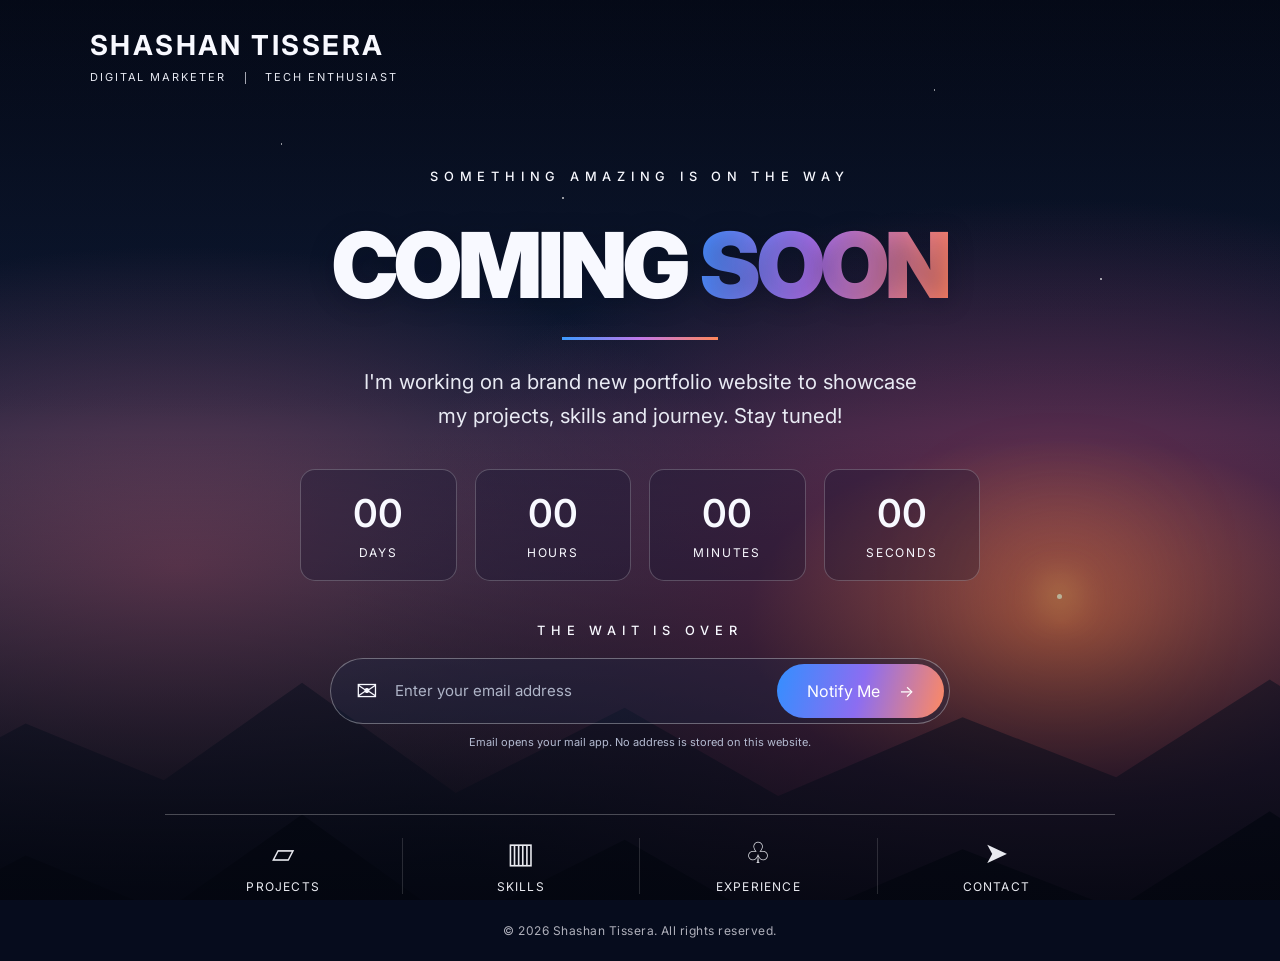
==== index.html @ 1c4c58e7 "Add files via upload" ====
<!doctype html>
<html lang="en">
<head>
  <meta charset="utf-8" />
  <meta name="viewport" content="width=device-width, initial-scale=1" />
  <meta name="theme-color" content="#070d20" />
  <meta name="description" content="Shashan Tissera — Digital Marketer & Tech Enthusiast. My portfolio is coming soon." />
  <title>Coming Soon | Shashan Tissera</title>
  <link rel="stylesheet" href="styles.css" />
</head>
<body>
  <div class="scene" aria-hidden="true"><div class="stars"></div><div class="sun"></div><div class="ridge ridge-back"></div><div class="ridge ridge-front"></div></div>
  <div class="page-shell">
    <header class="site-header">
      <a class="brand" href="#home" aria-label="Shashan Tissera home"><strong>SHASHAN TISSERA</strong><span>DIGITAL MARKETER <i></i> TECH ENTHUSIAST</span></a>
      <nav class="socials" aria-label="Social profiles">
        <!-- Replace # with your real URLs. Hidden until configured in script.js -->
        <a data-social="linkedin" href="#" target="_blank" rel="noopener noreferrer" aria-label="LinkedIn">in</a>
        <a data-social="github" href="#" target="_blank" rel="noopener noreferrer" aria-label="GitHub"><svg viewBox="0 0 24 24" aria-hidden="true"><path fill="currentColor" d="M12 .9a11.1 11.1 0 0 0-3.51 21.63c.55.1.76-.24.76-.54v-2.12c-3.1.67-3.75-1.32-3.75-1.32-.5-1.28-1.23-1.62-1.23-1.62-1.01-.69.08-.68.08-.68 1.12.08 1.7 1.15 1.7 1.15 1 .1.73 1.76 3.23 1.27.1-.73.39-1.22.7-1.5-2.47-.28-5.06-1.24-5.06-5.5 0-1.21.43-2.2 1.14-2.97-.11-.28-.5-1.41.11-2.94 0 0 .93-.3 3.05 1.13A10.6 10.6 0 0 1 12 6.1c.94 0 1.88.13 2.76.37 2.12-1.44 3.05-1.13 3.05-1.13.61 1.53.22 2.66.11 2.94.71.77 1.14 1.76 1.14 2.97 0 4.27-2.6 5.22-5.08 5.5.4.34.75 1.01.75 2.04v3.2c0 .3.2.65.77.54A11.1 11.1 0 0 0 12 .9Z"/></svg></a>
        <a data-social="instagram" href="#" target="_blank" rel="noopener noreferrer" aria-label="Instagram"><svg viewBox="0 0 24 24" fill="none" stroke="currentColor" stroke-width="1.8" aria-hidden="true"><rect x="3" y="3" width="18" height="18" rx="5"/><circle cx="12" cy="12" r="4"/><circle cx="17.5" cy="6.5" r="1" fill="currentColor" stroke="none"/></svg></a>
        <a data-social="youtube" href="#" target="_blank" rel="noopener noreferrer" aria-label="YouTube"><svg viewBox="0 0 24 24" aria-hidden="true"><path fill="currentColor" d="M21.6 7.2a2.7 2.7 0 0 0-1.9-1.9C18 4.9 12 4.9 12 4.9s-6 0-7.7.4a2.7 2.7 0 0 0-1.9 1.9A28 28 0 0 0 2 12a28 28 0 0 0 .4 4.8 2.7 2.7 0 0 0 1.9 1.9c1.7.4 7.7.4 7.7.4s6 0 7.7-.4a2.7 2.7 0 0 0 1.9-1.9A28 28 0 0 0 22 12a28 28 0 0 0-.4-4.8ZM10 15.4V8.6l6 3.4-6 3.4Z"/></svg></a>
      </nav>
    </header>
    <main id="home" class="hero">
      <p class="eyebrow">SOMETHING AMAZING IS ON THE WAY</p>
      <h1>COMING <span>SOON</span></h1>
      <div class="accent-line"></div>
      <p class="intro">I'm working on a brand new portfolio website to showcase<br class="desktop-break" /> my projects, skills and journey. Stay tuned!</p>
      <section class="countdown" aria-label="Countdown to portfolio launch">
        <div class="time-box"><strong id="days">--</strong><span>DAYS</span></div>
        <div class="time-box"><strong id="hours">--</strong><span>HOURS</span></div>
        <div class="time-box"><strong id="minutes">--</strong><span>MINUTES</span></div>
        <div class="time-box"><strong id="seconds">--</strong><span>SECONDS</span></div>
      </section>
      <section class="notify" aria-label="Launch updates"><p class="eyebrow">BE THE FIRST TO KNOW</p><form id="notify-form" class="notify-form"><label class="sr-only" for="email">Email address</label><span class="mail-icon" aria-hidden="true">✉</span><input type="email" id="email" placeholder="Enter your email address" required autocomplete="email" /><button type="submit">Notify Me <span aria-hidden="true">→</span></button></form><p class="form-note" id="form-note" role="status">Email opens your mail app. No address is stored on this website.</p></section>
    </main>
    <footer class="footer"><nav class="footer-nav" aria-label="Portfolio sections"><span><b>▱</b>PROJECTS</span><span><b>▥</b>SKILLS</span><span><b>♧</b>EXPERIENCE</span><a href="mailto:hello@example.com" id="contact-link"><b>➤</b>CONTACT</a></nav><small>© <span id="year"></span> Shashan Tissera. All rights reserved.</small></footer>
  </div>
  <script src="script.js"></script>
</body>
</html>
---- styles.css ----
@import url('https://fonts.googleapis.com/css2?family=Inter:wght@300;400;500;600;700;800;900&display=swap');
:root{color-scheme:dark;font-family:Inter,Arial,sans-serif;font-synthesis:none}*{box-sizing:border-box}html{scroll-behavior:smooth}body{margin:0;min-height:100vh;background:#060c1d;color:#f8f9ff}.scene{position:fixed;inset:0;z-index:-1;overflow:hidden;background:radial-gradient(ellipse at 83% 69%,#d36b52 0%,#542b4c 21%,transparent 48%),radial-gradient(ellipse at 14% 63%,#6e405b 0%,transparent 40%),linear-gradient(180deg,#050a18 0%,#0e1a35 44%,#28334c 64%,#080b18 100%)}.scene:before{content:"";position:absolute;inset:42% 0 0;background:url('assets/atmosphere.jpg') center/cover;opacity:.38;mask-image:linear-gradient(transparent,#000 35%)}.scene:after{content:"";position:absolute;inset:0;background:linear-gradient(180deg,rgba(4,8,20,.2),transparent 48%,rgba(3,5,14,.8))}.stars{position:absolute;inset:0;background-image:radial-gradient(1px 1px at 22% 16%,white 90%,transparent),radial-gradient(1px 1px at 73% 10%,white 90%,transparent),radial-gradient(1px 1px at 86% 31%,white 90%,transparent),radial-gradient(1px 1px at 44% 22%,white 90%,transparent);opacity:.65}.sun{position:absolute;right:17%;top:66%;width:5px;height:5px;background:#fff5cd;border-radius:50%;box-shadow:0 0 35px 12px #ffb463,0 0 115px 65px #ff8b5150}.ridge{position:absolute;bottom:-8%;left:-10%;width:120%;height:35%;clip-path:polygon(0 70%,10% 44%,19% 62%,28% 31%,38% 66%,49% 39%,59% 67%,71% 42%,81% 61%,91% 30%,100% 58%,100% 100%,0 100%)}.ridge-back{background:#10172b;opacity:.55;bottom:0}.ridge-front{background:#060a16;opacity:.8;transform:translateY(19%)}.page-shell{min-height:100svh;max-width:1440px;margin:auto;padding:28px clamp(22px,7vw,110px) 22px;display:flex;flex-direction:column}.site-header{display:flex;justify-content:space-between;align-items:flex-start;gap:24px}.brand{color:inherit;text-decoration:none;display:flex;flex-direction:column;gap:8px}.brand strong{font-size:clamp(20px,2.15vw,30px);letter-spacing:.09em;font-weight:700}.brand span{font-size:clamp(9px,.86vw,12px);letter-spacing:.18em;white-space:nowrap;color:#e6e8f1}.brand i{display:inline-block;height:12px;border-left:1px solid #a5a7b3;margin:0 14px;vertical-align:middle}.socials{display:flex;gap:27px;align-items:center;padding-top:8px}.socials a{color:#fff;text-decoration:none;font-size:21px;font-weight:800;transition:transform .2s,opacity .2s}.socials a:hover{transform:translateY(-3px);opacity:.75}.socials svg{width:21px;height:21px;display:block}.socials a[data-disabled="true"]{display:none}.hero{flex:1;display:flex;align-items:center;justify-content:center;flex-direction:column;text-align:center;padding:72px 0 65px}.eyebrow{font-size:clamp(10px,1vw,13px);letter-spacing:.45em;font-weight:500}.hero h1{font-size:clamp(50px,7.1vw,104px);font-weight:900;line-height:1.06;letter-spacing:-.045em;margin:20px 0 24px;white-space:nowrap;text-shadow:0 4px 24px #05091a40}.hero h1 span{background:linear-gradient(100deg,#428fff 0%,#aa72ed 45%,#ff8162 100%);color:transparent;background-clip:text}.accent-line{width:156px;height:3px;background:linear-gradient(90deg,#3c9aff,#c178e9,#ff875a)}.intro{font-size:clamp(15px,1.6vw,22px);line-height:1.65;color:#e8eaf3;margin:25px 0 36px}.countdown{display:grid;grid-template-columns:repeat(4,minmax(0,1fr));gap:18px;width:min(100%,680px)}.time-box{min-height:112px;border:1px solid #ffffff38;border-radius:15px;background:#0b112b48;backdrop-filter:blur(9px);display:flex;flex-direction:column;align-items:center;justify-content:center;gap:9px}.time-box strong{font-size:clamp(28px,3vw,43px);font-weight:600;font-variant-numeric:tabular-nums}.time-box span{font-size:12px;letter-spacing:.15em}.notify{margin-top:42px;width:min(100%,620px)}.notify>.eyebrow{margin:0 0 20px}.notify-form{display:flex;align-items:center;gap:15px;border:1px solid #ffffff55;background:#1d29484d;border-radius:50px;padding:5px 5px 5px 25px;backdrop-filter:blur(12px)}.mail-icon{font-size:26px;font-weight:300}.notify-form input{flex:1;min-width:0;background:transparent;border:0;outline:none;color:white;font:inherit;font-size:15px}.notify-form input::placeholder{color:#aeb4c7}.notify-form button{border:0;border-radius:50px;min-height:54px;padding:0 30px;color:white;font:inherit;font-size:16px;cursor:pointer;background:linear-gradient(105deg,#338fff,#8c6df1,#ff8a60);white-space:nowrap;transition:filter .2s,transform .2s}.notify-form button:hover{filter:brightness(1.12);transform:translateY(-1px)}.notify-form button span{margin-left:15px}.form-note{font-size:11px;color:#b4bbd1;margin:11px 0 0}.footer{margin-top:auto;text-align:center}.footer-nav{border-top:1px solid #ffffff42;display:grid;grid-template-columns:repeat(4,1fr);max-width:950px;margin:auto;padding:23px 0 25px}.footer-nav>*{color:#e9eaf0;text-decoration:none;font-size:12px;letter-spacing:.1em;display:flex;align-items:center;flex-direction:column;gap:12px;border-right:1px solid #ffffff24}.footer-nav>*:last-child{border:0}.footer-nav b{font-size:29px;font-weight:400;line-height:1}.footer small{font-size:12px;color:#afb0bb;letter-spacing:.04em}.sr-only{position:absolute;width:1px;height:1px;overflow:hidden;clip:rect(0,0,0,0)}@media(max-width:720px){.page-shell{padding:22px 20px 20px}.site-header{align-items:center}.brand strong{font-size:19px}.brand span{font-size:9px;letter-spacing:.07em}.brand i{margin:0 5px}.socials{gap:13px;padding:0}.socials svg{width:18px;height:18px}.socials a{font-size:18px}.hero{padding:95px 0 75px}.hero h1{font-size:clamp(43px,9.4vw,69px);margin:20px 0}.eyebrow{letter-spacing:.2em}.desktop-break{display:none}.intro{margin:25px 0 28px}.countdown{gap:9px}.time-box{min-height:90px;border-radius:12px}.time-box strong{font-size:27px}.time-box span{font-size:9px}.notify{margin-top:37px}.notify-form{gap:9px;padding-left:13px}.mail-icon{font-size:20px}.notify-form input{font-size:12px}.notify-form button{min-height:48px;padding:0 16px;font-size:13px}.notify-form button span{margin-left:4px}.footer-nav{padding:19px 0 21px}.footer-nav>*{font-size:9px;gap:10px}.footer-nav b{font-size:23px}}@media(max-width:420px){.site-header{align-items:flex-start}.brand strong{font-size:17px}.brand span{font-size:8px}.socials{gap:9px}.hero h1{font-size:11vw}.notify-form button{padding:0 12px}.notify-form input{font-size:11px}.mail-icon{display:none}}@media(prefers-reduced-motion:no-preference){.hero{animation:rise .8s ease-out both}.sun{animation:glow 5s ease-in-out infinite alternate}@keyframes rise{from{opacity:0;transform:translateY(15px)}to{opacity:1;transform:translateY(0)}}@keyframes glow{to{box-shadow:0 0 55px 22px #ffb463,0 0 145px 75px #ff8b5150}}}
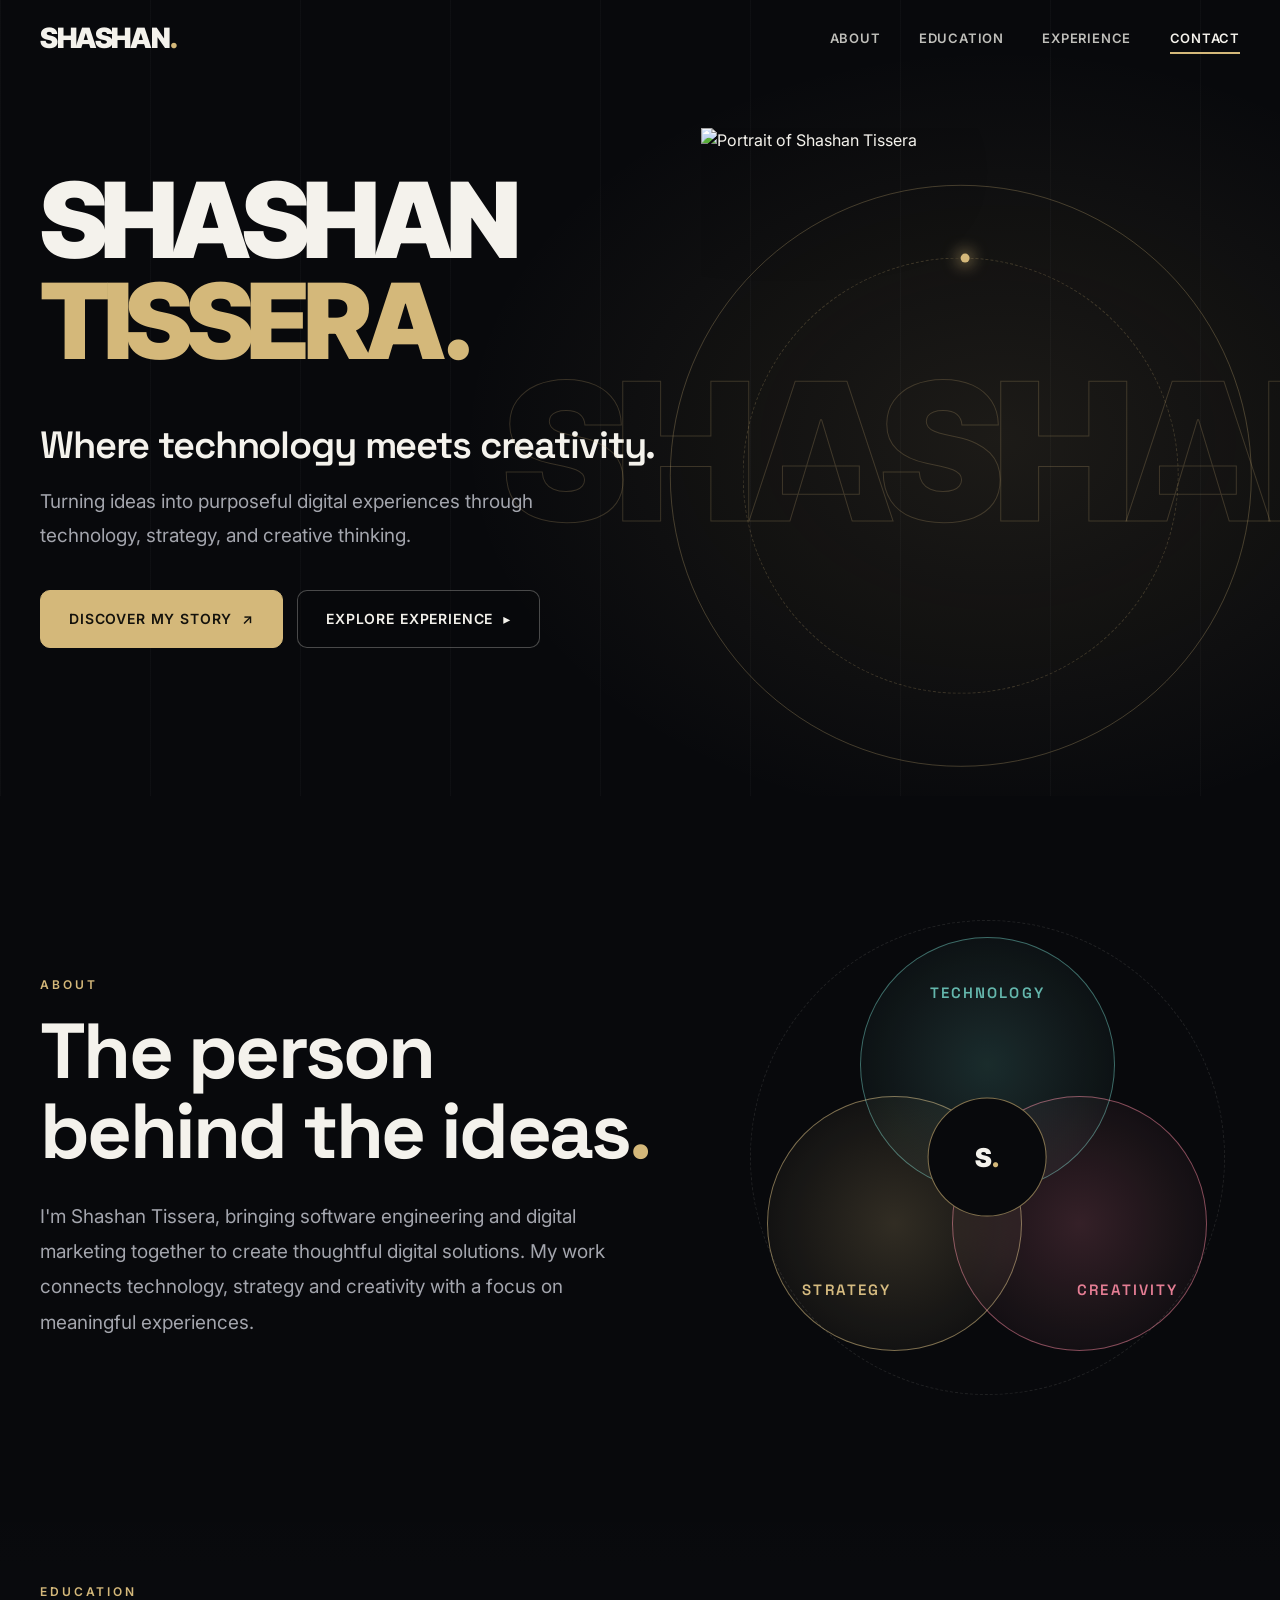
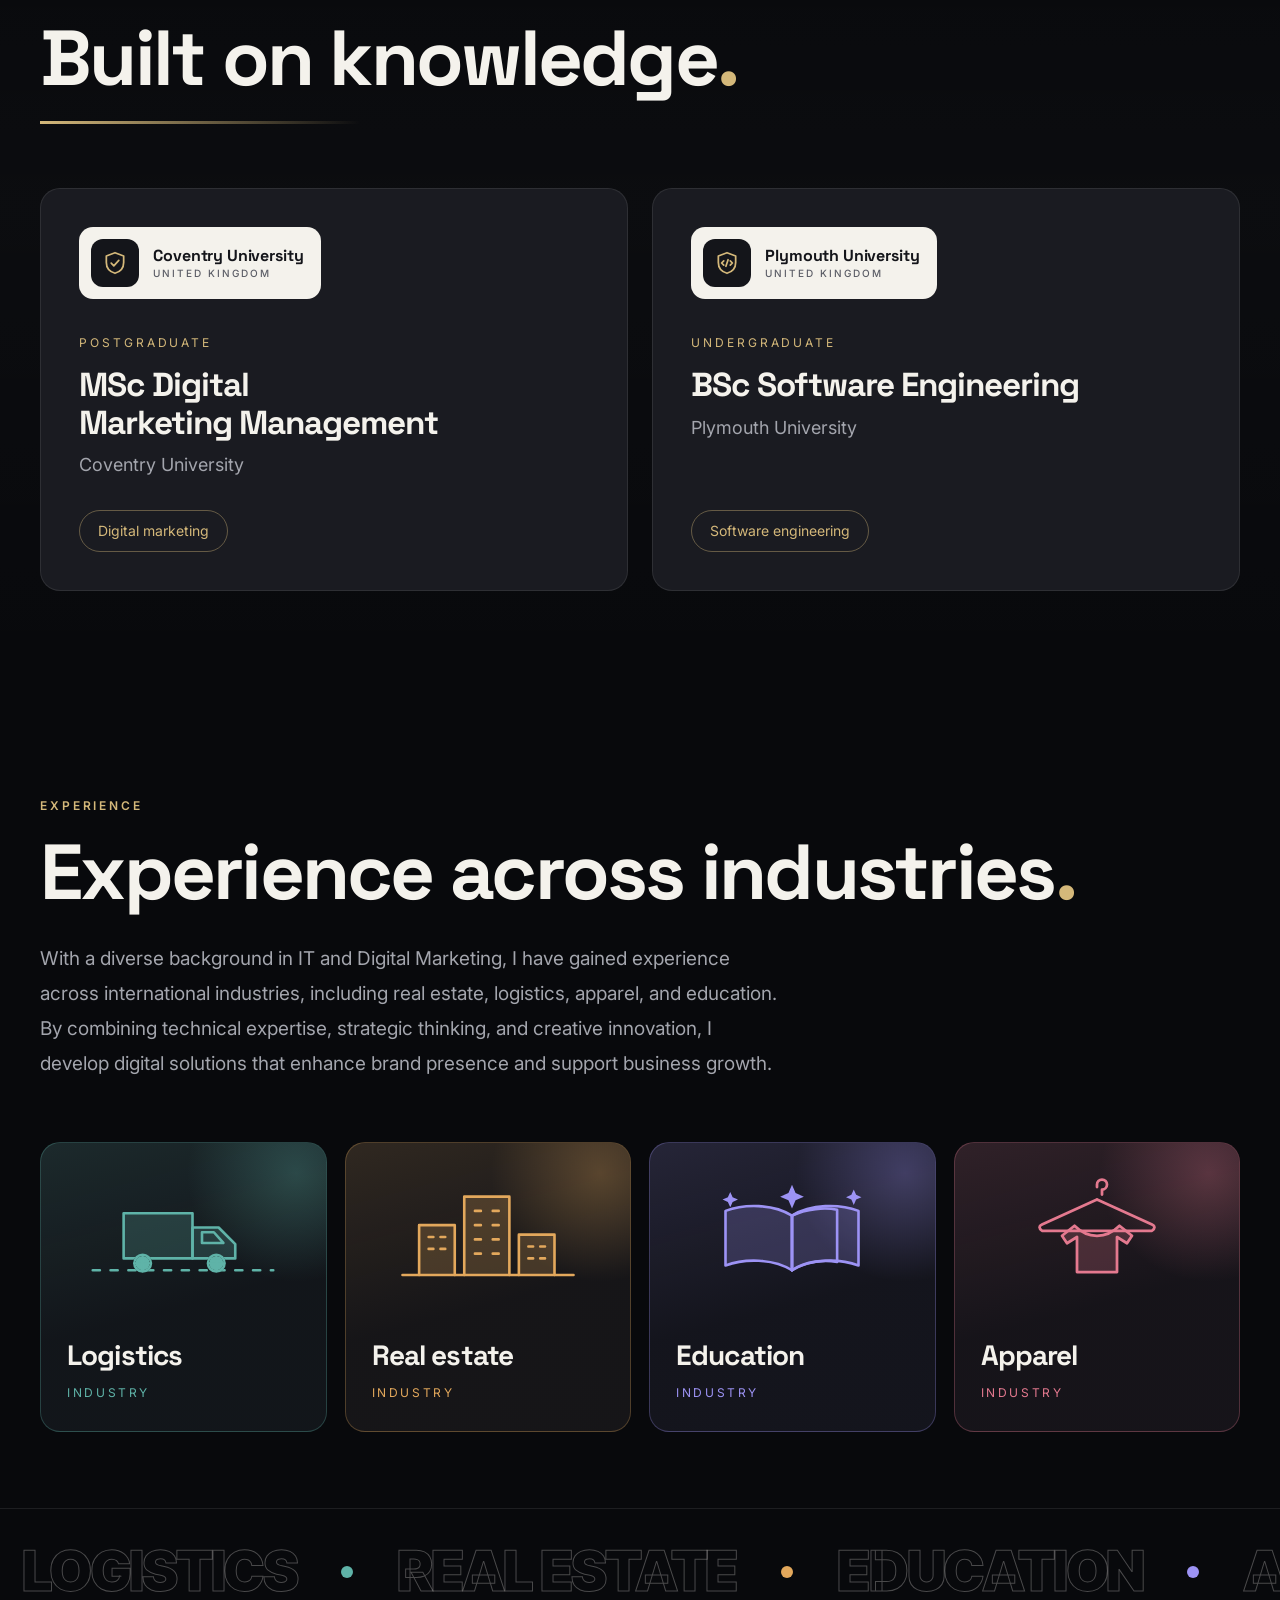
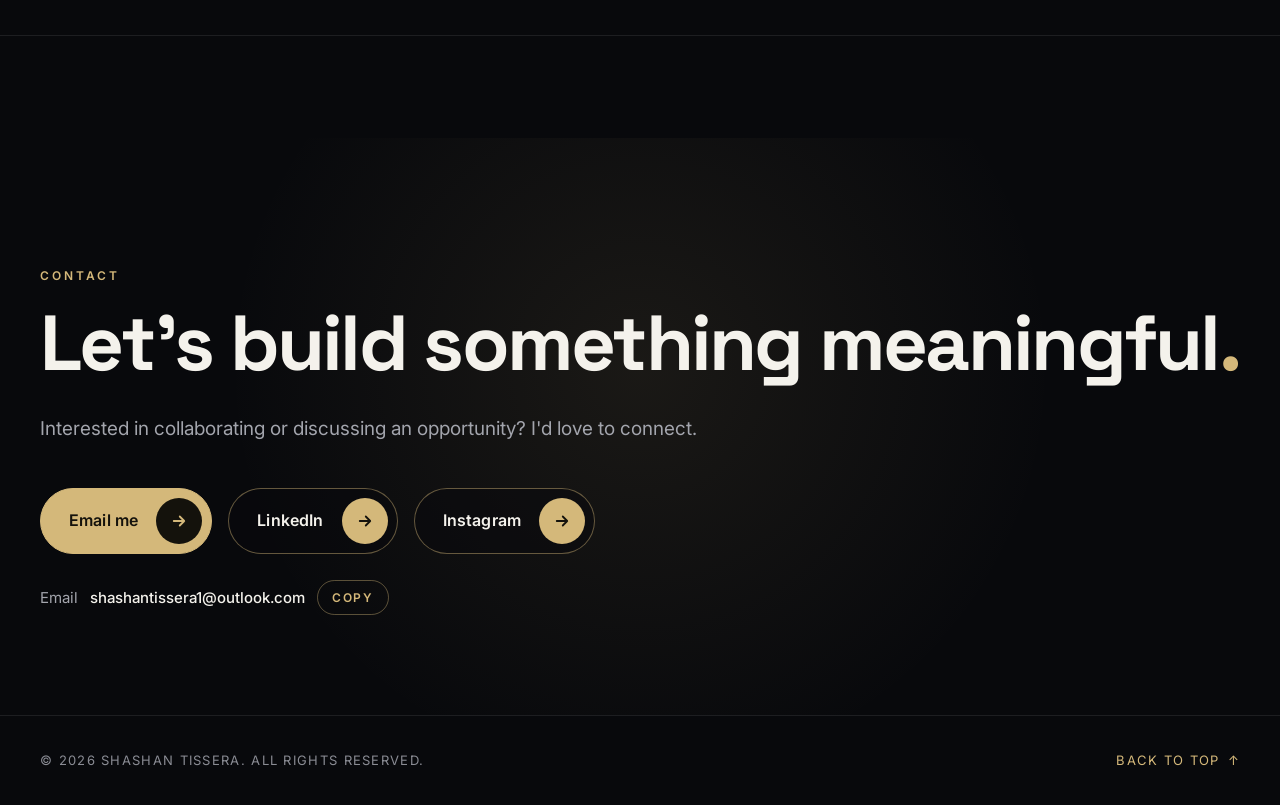
==== commit 66086c0b: "Add files via upload" ====
--- a/index.html
+++ b/index.html
@@ -1,41 +1,856 @@
 <!doctype html>
 <html lang="en">
 <head>
-  <meta charset="utf-8" />
-  <meta name="viewport" content="width=device-width, initial-scale=1" />
-  <meta name="theme-color" content="#070d20" />
-  <meta name="description" content="Shashan Tissera — Digital Marketer & Tech Enthusiast. My portfolio is coming soon." />
-  <title>Coming Soon | Shashan Tissera</title>
-  <link rel="stylesheet" href="styles.css" />
+<meta charset="utf-8">
+<meta name="viewport" content="width=device-width, initial-scale=1, viewport-fit=cover">
+<title>Shashan Tissera Portfolio</title>
+<meta name="description" content="Portfolio of Shashan Tissera: software engineering and digital marketing, with experience across logistics, real estate, education and apparel. MSc Digital Marketing Management, Coventry University.">
+<meta name="author" content="Shashan Tissera">
+<link rel="canonical" href="https://shashan.me/">
+<link rel="icon" href="/favicon.svg" type="image/svg+xml">
+<link rel="apple-touch-icon" href="/apple-touch-icon.png">
+<meta name="robots" content="index, follow, max-image-preview:large">
+<meta name="theme-color" content="#08090c">
+<meta name="format-detection" content="telephone=no">
+<meta property="og:type" content="profile">
+<meta property="og:url" content="https://shashan.me/">
+<meta property="og:image" content="https://shashan.me/assets/og-image.png">
+<meta property="og:image:width" content="1200">
+<meta property="og:image:height" content="630">
+<meta property="og:image:alt" content="Shashan Tissera, software engineering and digital marketing">
+<meta property="og:site_name" content="Shashan Tissera">
+<meta property="og:title" content="Shashan Tissera | Software Engineering and Digital Marketing">
+<meta property="og:description" content="Where technology meets creativity. Software engineering and digital marketing across logistics, real estate, education and apparel.">
+<meta property="og:locale" content="en_GB">
+<meta name="twitter:card" content="summary_large_image">
+<meta name="twitter:image" content="https://shashan.me/assets/og-image.png">
+<meta name="twitter:title" content="Shashan Tissera | Software Engineering and Digital Marketing">
+<meta name="twitter:description" content="Where technology meets creativity. Software engineering and digital marketing across logistics, real estate, education and apparel.">
+<script type="application/ld+json">
+{"@context":"https://schema.org","@type":"Person","name":"Shashan Tissera","url":"https://shashan.me/","image":"https://shashan.me/assets/shashan-tissera.webp","description":"Software engineering and digital marketing, with experience across logistics, real estate, education and apparel.","email":"shashantissera1@outlook.com","knowsAbout":["Software engineering","Digital marketing","Web development","Brand presence"],"alumniOf":[{"@type":"CollegeOrUniversity","name":"Coventry University"},{"@type":"CollegeOrUniversity","name":"University of Plymouth"}],"sameAs":["https://www.instagram.com/theshashantissera/"]}
+</script>
+<noscript><style>#loader{display:none!important}.rv.pre{opacity:1!important;transform:none!important}.hero h1 .ln>span,.words .w>i{transform:none!important;animation:none!important}.portrait img{opacity:1!important;transform:none!important;animation:none!important}.underline{width:min(320px,60%)!important}</style></noscript>
+<link rel="preconnect" href="https://fonts.googleapis.com">
+<link rel="preconnect" href="https://fonts.gstatic.com" crossorigin>
+<link href="https://fonts.googleapis.com/css2?family=Inter+Tight:wght@800;900&family=Inter:wght@400;500;600&family=Space+Grotesk:wght@500;600;700&display=swap" rel="stylesheet">
+<style>
+/* Layout: one 1200px column shared by nav, hero, sections and footer so every left edge lines up.
+   Single dark look kept from the original portfolio: ink background, warm off-white type, gold accent. */
+:root {
+  --bg: #08090c;
+  --bg-2: #101116;
+  --card: #1a1b21;
+  --line: rgba(244, 242, 236, 0.09);
+  --fg: #f4f2ec;
+  --muted: #a3a5ad;
+  --gold: #d4b87a;
+  --gold-rgb: 212, 184, 122;
+  --teal: #5fb3a8;
+  --sand: #e3a85c;
+  --violet: #9d93f5;
+  --rose: #e4798f;
+  --display: "Inter Tight", "Helvetica Neue", Arial, sans-serif;
+  --head: "Space Grotesk", "Inter", system-ui, sans-serif;
+  --body: "Inter", system-ui, -apple-system, "Segoe UI", sans-serif;
+  --wrap: 1200px;
+  --gutter: clamp(16px, 4vw, 40px);
+  color-scheme: dark;
+}
+*, *::before, *::after { box-sizing: border-box; }
+html { scroll-behavior: smooth; }
+html.loading { overflow: hidden; }
+body {
+  background: var(--bg);
+  color: var(--fg);
+  font-family: var(--body);
+  font-size: 16px;
+  line-height: 1.6;
+  overflow-x: hidden;
+  -webkit-font-smoothing: antialiased;
+}
+a { color: inherit; text-decoration: none; -webkit-tap-highlight-color: transparent; }
+button { -webkit-tap-highlight-color: transparent; touch-action: manipulation; }
+a, button { touch-action: manipulation; }
+.off *, .off *::before, .off *::after { animation-play-state: paused !important; }
+:focus-visible { outline: 2px solid var(--gold); outline-offset: 3px; border-radius: 6px; }
+.wrap {
+  width: 100%;
+  max-width: calc(var(--wrap) + var(--gutter) * 2);
+  margin-inline: auto;
+  padding-left: max(var(--gutter), env(safe-area-inset-left, 0px));
+  padding-right: max(var(--gutter), env(safe-area-inset-right, 0px));
+}
+section { scroll-margin-top: 84px; }
+.eyebrow {
+  font-family: var(--body);
+  font-size: 12px;
+  font-weight: 600;
+  letter-spacing: 0.24em;
+  text-transform: uppercase;
+  color: var(--gold);
+  margin: 0 0 18px;
+}
+h2.title {
+  font-family: var(--head);
+  font-weight: 700;
+  font-size: clamp(38px, 6.2vw, 78px);
+  line-height: 1.02;
+  letter-spacing: -0.035em;
+  margin: 0;
+  text-wrap: balance;
+}
+h2.title .dot, .dot { color: var(--gold); }
+.lead { color: var(--muted); font-size: clamp(16px, 1.6vw, 19px); line-height: 1.85; max-width: 62ch; margin: 28px 0 0; }
+
+/* ---------- Loader ---------- */
+#loader {
+  position: fixed; inset: 0; z-index: 100;
+  background: var(--bg);
+  display: grid; place-items: center;
+  padding: 24px max(16px, env(safe-area-inset-left, 0px));
+  transition: opacity .7s ease, visibility .7s ease, transform .9s cubic-bezier(.7,0,.2,1);
+  animation: ld-failsafe .5s 7s forwards;
+}
+#loader.done { opacity: 0; visibility: hidden; transform: translateY(-3%); }
+@keyframes ld-failsafe { to { opacity: 0; visibility: hidden; } }
+.ld-in { width: fit-content; max-width: 100%; }
+.ld-mark {
+  font-family: var(--display); font-weight: 900;
+  font-size: clamp(54px, 13.4vw, 176px);
+  line-height: .9; letter-spacing: -0.055em;
+  color: var(--fg); white-space: nowrap;
+}
+.ld-bar { height: 2px; background: rgba(244,242,236,.14); margin-top: clamp(18px, 3vw, 40px); overflow: hidden; }
+.ld-bar i { display: block; height: 100%; width: 0%; background: var(--gold); box-shadow: 0 0 14px rgba(var(--gold-rgb), .7); }
+.ld-meta { display: flex; justify-content: space-between; align-items: baseline; gap: 16px; margin-top: 18px; }
+.ld-words { display: flex; flex-wrap: wrap; gap: 6px 12px; font-size: clamp(10px, 1.1vw, 13px); letter-spacing: .42em; text-transform: uppercase; color: #6e7078; }
+.ld-words b { font-weight: 500; transition: color .4s ease, text-shadow .4s ease; }
+.ld-words b.on { color: var(--gold); text-shadow: 0 0 18px rgba(var(--gold-rgb), .5); }
+.ld-pct { font-family: var(--head); font-weight: 600; font-size: clamp(20px, 2.4vw, 30px); color: var(--fg); font-variant-numeric: tabular-nums; letter-spacing: -.02em; }
+.ld-pct small { font-size: .55em; color: var(--gold); margin-left: 2px; }
+
+/* ---------- Nav (transparent, sticks on scroll) ---------- */
+.nav {
+  position: fixed; top: 0; left: 0; right: 0; z-index: 50;
+  padding-top: env(safe-area-inset-top, 0px);
+  background: transparent;
+  border-bottom: 1px solid transparent;
+  transition: background .35s ease, backdrop-filter .35s ease, border-color .35s ease;
+}
+.nav.stuck {
+  background: rgba(8, 9, 12, .42);
+  -webkit-backdrop-filter: blur(16px) saturate(1.3);
+  backdrop-filter: blur(16px) saturate(1.3);
+  border-bottom-color: var(--line);
+}
+.nav-in { height: 76px; display: flex; align-items: center; justify-content: space-between; gap: 16px; transition: height .3s ease; }
+.nav.stuck .nav-in { height: 64px; }
+.logo { font-family: var(--display); font-weight: 900; font-size: 28px; letter-spacing: -0.05em; line-height: 1; }
+.menu { display: flex; gap: clamp(14px, 3vw, 42px); list-style: none; margin: 0; padding: 0; }
+.menu a {
+  position: relative; display: block; padding: 8px 0;
+  font-size: 13px; font-weight: 600; letter-spacing: .06em; text-transform: uppercase;
+  color: rgba(244,242,236,.78); transition: color .25s ease;
+}
+.menu a::after {
+  content: ""; position: absolute; left: 0; right: 0; bottom: 2px; height: 2px;
+  background: var(--gold); transform: scaleX(0); transform-origin: left; transition: transform .35s ease;
+}
+.menu a:hover, .menu a.active { color: var(--fg); }
+.menu a.active::after, .menu a:hover::after { transform: scaleX(1); }
+
+/* ---------- Hero ---------- */
+.hero {
+  position: relative; overflow: hidden;
+  padding-top: 128px;
+  background:
+    radial-gradient(60% 70% at 78% 55%, rgba(var(--gold-rgb), .10), transparent 70%),
+    repeating-linear-gradient(90deg, rgba(244,242,236,.028) 0 1px, transparent 1px 150px),
+    var(--bg);
+}
+.hero-grid { display: grid; grid-template-columns: minmax(0, 1.05fr) minmax(0, .95fr); gap: 24px; align-items: end; }
+.hero-copy { padding-bottom: clamp(56px, 8vw, 110px); align-self: center; }
+.hero h1 {
+  font-family: var(--display); font-weight: 900;
+  font-size: clamp(54px, 8.2vw, 116px);
+  line-height: .88; letter-spacing: -0.06em; margin: 0;
+}
+.hero h1 span { display: block; }
+.hero h1 .g { color: var(--gold); }
+.hero h1 .ln { display: block; overflow: hidden; padding: 0 .08em .08em 0; margin-right: -.08em; }
+.hero h1 .ln > span { display: block; transform: translateY(105%); animation: rise 1s cubic-bezier(.2,.8,.2,1) forwards; animation-play-state: paused; }
+.ready .hero h1 .ln > span { animation-play-state: running; }
+.hero h1 .ln:nth-child(2) > span { animation-delay: .12s; }
+@keyframes rise { to { transform: none; } }
+.tag {
+  font-family: var(--head); font-weight: 600;
+  font-size: clamp(22px, 3vw, 38px); letter-spacing: -0.03em; line-height: 1.15;
+  margin: clamp(28px, 4vw, 48px) 0 0;
+}
+.sub { color: var(--muted); font-size: clamp(16px, 1.5vw, 19px); line-height: 1.8; max-width: 44ch; margin: 18px 0 0; }
+.cta-row { display: flex; flex-wrap: wrap; gap: 14px; margin-top: 36px; }
+.btn {
+  display: inline-flex; align-items: center; gap: 10px;
+  padding: 17px 28px; border-radius: 10px; border: 1px solid var(--gold);
+  font-size: 14px; font-weight: 600; letter-spacing: .06em; text-transform: uppercase;
+  transition: transform .25s ease, background .25s ease, color .25s ease, box-shadow .25s ease;
+}
+.btn.solid { background: var(--gold); color: #14120c; }
+.btn.solid:hover { transform: translateY(-3px); box-shadow: 0 14px 34px -10px rgba(var(--gold-rgb), .65); }
+.btn.ghost { border-color: rgba(244,242,236,.28); background: rgba(8,9,12,.4); }
+.btn.ghost:hover { border-color: var(--gold); color: var(--gold); transform: translateY(-3px); }
+.btn .ar { display: inline-block; transition: transform .25s ease; }
+.btn:hover .ar { transform: translate(3px, -3px); }
+
+.portrait { position: relative; align-self: end; justify-self: center; width: min(100%, 520px); }
+.ring {
+  position: absolute; border-radius: 50%; border: 1px solid rgba(var(--gold-rgb), .28);
+  left: 50%; top: 52%; translate: -50% -50%;
+}
+.ring.r1 { width: 112%; aspect-ratio: 1; }
+.ring.r2 { width: 84%; aspect-ratio: 1; border-style: dashed; border-color: rgba(var(--gold-rgb), .22); animation: spin 60s linear infinite; }
+.ring.r2::after { content: ""; position: absolute; top: -5px; left: 50%; width: 9px; height: 9px; border-radius: 50%; background: var(--gold); box-shadow: 0 0 16px 2px rgba(var(--gold-rgb), .8); }
+.ring.r1 { animation: breathe 7s ease-in-out infinite; }
+@keyframes spin { to { rotate: 360deg; } }
+@keyframes breathe { 50% { scale: 1.035; opacity: .75; } }
+.ghost-name {
+  position: absolute; left: -38%; top: 34%; z-index: 0;
+  font-family: var(--display); font-weight: 900; font-size: clamp(90px, 15vw, 220px); line-height: 1; letter-spacing: -.05em;
+  color: transparent; -webkit-text-stroke: 1px rgba(var(--gold-rgb), .22); white-space: nowrap; pointer-events: none;
+  animation: drift 14s ease-in-out infinite alternate;
+}
+@keyframes drift { to { transform: translateX(34px); } }
+.portrait img {
+  position: relative; z-index: 1; display: block; width: 100%; height: auto;
+  -webkit-mask-image: linear-gradient(#000 82%, transparent 100%);
+  mask-image: linear-gradient(#000 82%, transparent 100%);
+  filter: drop-shadow(0 30px 50px rgba(0,0,0,.55));
+  opacity: 0; transform: translateY(24px) scale(.98);
+  animation: photo-in 1.1s .2s cubic-bezier(.2,.8,.2,1) forwards; animation-play-state: paused;
+}
+.ready .portrait img { animation-play-state: running; }
+@keyframes photo-in { to { opacity: 1; transform: none; } }
+
+/* ---------- About ---------- */
+.about { padding-block: clamp(80px, 11vw, 150px) clamp(60px, 8vw, 110px); overflow: hidden; }
+.about-grid { display: grid; grid-template-columns: minmax(0, 1.1fr) minmax(0, .9fr); gap: clamp(32px, 6vw, 90px); align-items: center; }
+.venn { position: relative; width: min(100%, 440px); aspect-ratio: 1; justify-self: center; }
+.venn .orbit { position: absolute; inset: 0; animation: spin 48s linear infinite; }
+.venn .c {
+  position: absolute; width: 58%; aspect-ratio: 1; border-radius: 50%;
+  display: grid; place-items: center; text-align: center;
+  border: 1px solid rgba(var(--rgb), .55);
+  background: radial-gradient(circle at 50% 50%, rgba(var(--rgb), .20), rgba(var(--rgb), .05) 70%);
+  mix-blend-mode: screen; animation: spin 48s linear infinite reverse;
+}
+.venn .c span {
+  font-family: var(--head); font-weight: 600; font-size: clamp(12px, 1.5vw, 15px); letter-spacing: .14em; text-transform: uppercase;
+  color: rgb(var(--rgb)); position: absolute; text-align: center; white-space: nowrap;
+}
+.venn .c1 { --rgb: 95, 179, 168; left: 21%; top: 0; }
+.venn .c2 { --rgb: var(--gold-rgb); left: 0; top: 36%; }
+.venn .c3 { --rgb: 228, 121, 143; right: 0; top: 36%; }
+.venn .c1 span { top: 17%; left: 0; right: 0; }
+.venn .c2 span { bottom: 19%; left: 0; width: 62%; }
+.venn .c3 span { bottom: 19%; right: 0; width: 62%; }
+.venn .core {
+  position: absolute; left: 50%; top: 50%; translate: -50% -50%; z-index: 2;
+  font-family: var(--display); font-weight: 900; font-size: clamp(18px, 2.4vw, 26px); letter-spacing: -.04em;
+  display: grid; place-items: center; width: 27%; aspect-ratio: 1; border-radius: 50%;
+  background: var(--bg); border: 1px solid rgba(var(--gold-rgb), .6);
+  box-shadow: 0 0 0 0 rgba(var(--gold-rgb), .5); animation: pulse 3.2s ease-out infinite;
+}
+@keyframes pulse { 70% { box-shadow: 0 0 0 26px rgba(var(--gold-rgb), 0); } 100% { box-shadow: 0 0 0 0 rgba(var(--gold-rgb), 0); } }
+.venn .spark { position: absolute; inset: -4%; border-radius: 50%; border: 1px dashed rgba(244,242,236,.10); animation: spin 90s linear infinite reverse; }
+
+/* ---------- Education ---------- */
+.edu { padding-block: clamp(60px, 8vw, 110px); background: linear-gradient(180deg, transparent, rgba(255,255,255,.015) 40%, transparent); }
+.words { display: block; }
+.words .w { display: inline-block; overflow: hidden; vertical-align: bottom; padding-bottom: .12em; margin-bottom: -.12em; }
+.words .w > i { display: inline-block; font-style: normal; transform: translateY(110%); transition: transform .9s cubic-bezier(.2,.8,.2,1); }
+.in .words .w > i, .words.in .w > i { transform: none; }
+.words .w:nth-child(2) > i { transition-delay: .1s; }
+.words .w:nth-child(3) > i { transition-delay: .2s; }
+.underline { display: block; height: 3px; width: 0; margin-top: 22px; background: linear-gradient(90deg, var(--gold), rgba(var(--gold-rgb), 0)); transition: width 1.4s .5s cubic-bezier(.2,.8,.2,1); }
+.edu .in .underline, .underline.in { width: min(320px, 60%); }
+.edu-grid { display: grid; grid-template-columns: repeat(2, minmax(0, 1fr)); gap: 24px; margin-top: clamp(40px, 5vw, 64px); }
+.edu-card {
+  position: relative; overflow: hidden; border-radius: 20px;
+  background: var(--card); border: 1px solid var(--line);
+  padding: clamp(24px, 3vw, 44px); min-height: 340px;
+  display: flex; flex-direction: column; gap: 0;
+  transition: transform .4s cubic-bezier(.2,.8,.2,1), border-color .4s ease, box-shadow .4s ease;
+}
+.edu-card::before {
+  content: ""; position: absolute; inset: 0; pointer-events: none;
+  background: radial-gradient(420px 220px at var(--mx, 85%) var(--my, 0%), rgba(var(--gold-rgb), .13), transparent 70%);
+  opacity: 0; transition: opacity .4s ease;
+}
+.edu-card:hover { transform: translateY(-6px); border-color: rgba(var(--gold-rgb), .5); box-shadow: 0 30px 60px -28px rgba(0,0,0,.8); }
+.edu-card:hover::before { opacity: 1; }
+.logo-slot {
+  height: 72px; width: fit-content; max-width: 100%;
+  display: flex; align-items: center; gap: 14px;
+  padding: 10px 18px 10px 12px; border-radius: 14px;
+  background: #f4f2ec; color: #14151a;
+}
+.logo-slot img { height: 48px; width: auto; max-width: 150px; object-fit: contain; display: block; }
+.logo-slot .crest {
+  width: 48px; height: 48px; flex: none; border-radius: 12px;
+  display: grid; place-items: center; background: #14151a; color: var(--gold);
+}
+.logo-slot .crest svg { width: 26px; height: 26px; }
+.logo-slot .nm { font-family: var(--head); font-weight: 700; font-size: 16px; line-height: 1.1; letter-spacing: -.01em; }
+.logo-slot .nm small { display: block; font-family: var(--body); font-weight: 500; font-size: 10px; letter-spacing: .2em; text-transform: uppercase; color: #5b5d66; margin-top: 3px; }
+.logo-slot.has-img .crest, .logo-slot.has-img .nm { display: none; }
+.logo-slot:not(.has-img) img { display: none; }
+.level { font-size: 12px; letter-spacing: .24em; text-transform: uppercase; color: var(--gold); margin: 34px 0 0; }
+.edu-card h3 { font-family: var(--head); font-weight: 700; font-size: clamp(24px, 2.6vw, 34px); line-height: 1.12; letter-spacing: -.03em; margin: 14px 0 0; text-wrap: balance; }
+.edu-card .uni { color: var(--muted); font-size: 18px; margin: 10px 0 0; }
+.chip {
+  margin-top: auto; align-self: flex-start;
+  padding: 9px 18px; border-radius: 999px; border: 1px solid rgba(var(--gold-rgb), .4);
+  font-size: 14px; color: var(--gold); transition: background .3s ease, color .3s ease;
+}
+.edu-card:hover .chip { background: var(--gold); color: #14120c; }
+.edu-card .spacer { height: 30px; }
+
+/* ---------- Experience ---------- */
+.exp { padding-block: clamp(60px, 8vw, 110px); }
+.ind-grid { display: grid; grid-template-columns: repeat(auto-fit, minmax(230px, 1fr)); gap: 18px; margin-top: clamp(40px, 5vw, 60px); }
+.ind {
+  position: relative; overflow: hidden; border-radius: 20px;
+  border: 1px solid rgba(var(--rgb), .28);
+  background: linear-gradient(165deg, rgba(var(--rgb), .15), rgba(var(--rgb), .03) 55%), var(--bg-2);
+  padding: 26px 26px 28px; min-height: 290px;
+  display: flex; flex-direction: column;
+  transition: transform .4s cubic-bezier(.2,.8,.2,1), border-color .4s ease, box-shadow .4s ease;
+}
+.ind::after {
+  content: ""; position: absolute; width: 220px; height: 220px; right: -80px; top: -80px; border-radius: 50%;
+  background: radial-gradient(circle, rgba(var(--rgb), .28), transparent 70%); animation: glow 6s ease-in-out infinite alternate;
+}
+@keyframes glow { to { transform: scale(1.35); opacity: .6; } }
+.ind:hover { transform: translateY(-8px); border-color: rgba(var(--rgb), .75); box-shadow: 0 30px 60px -30px rgba(var(--rgb), .5); }
+.ind .art { position: relative; z-index: 1; height: 130px; display: grid; place-items: center; }
+.ind svg { width: 100%; max-width: 190px; height: auto; overflow: visible; }
+.ind svg * { fill: none; stroke: rgb(var(--rgb)); stroke-width: 2.2; stroke-linecap: round; stroke-linejoin: round; }
+.ind svg .fill { fill: rgba(var(--rgb), .22); }
+.ind svg .solid { fill: rgb(var(--rgb)); stroke: none; }
+.ind h3 { position: relative; z-index: 1; font-family: var(--head); font-weight: 700; font-size: 28px; letter-spacing: -.03em; margin: auto 0 0; padding-top: 22px; }
+.ind p { position: relative; z-index: 1; margin: 6px 0 0; font-size: 12px; letter-spacing: .22em; text-transform: uppercase; color: rgb(var(--rgb)); }
+.logi { --rgb: 95, 179, 168; }
+.real { --rgb: 227, 168, 92; }
+.educ { --rgb: 157, 147, 245; }
+.appa { --rgb: 228, 121, 143; }
+/* logistics */
+.road { stroke-dasharray: 6 9; animation: road 1s linear infinite; }
+@keyframes road { to { stroke-dashoffset: -30; } }
+.truck { animation: bob .6s ease-in-out infinite alternate; }
+@keyframes bob { to { transform: translateY(-2px); } }
+.wheel { transform-box: fill-box; transform-origin: center; animation: spin .8s linear infinite; }
+.speed { animation: speed 1s linear infinite; opacity: 0; }
+.speed.s2 { animation-delay: .35s; }
+@keyframes speed { 0% { opacity: 0; transform: translateX(10px); } 40% { opacity: .9; } 100% { opacity: 0; transform: translateX(-12px); } }
+/* real estate */
+.bld { transform-box: fill-box; transform-origin: bottom; animation: grow 4s cubic-bezier(.3,.8,.3,1) infinite; }
+.bld.b2 { animation-delay: .25s; } .bld.b3 { animation-delay: .5s; }
+@keyframes grow { 0% { transform: scaleY(0); } 28%, 88% { transform: scaleY(1); } 100% { transform: scaleY(1); opacity: 0; } }
+.win { animation: tw 2.2s ease-in-out infinite; }
+.win.w2 { animation-delay: .5s; } .win.w3 { animation-delay: 1.1s; } .win.w4 { animation-delay: 1.6s; }
+@keyframes tw { 0%, 100% { opacity: .15; } 50% { opacity: 1; } }
+/* education */
+.page-flip { transform-box: fill-box; transform-origin: left center; animation: flip 3.2s ease-in-out infinite; }
+@keyframes flip { 0%, 15% { transform: scaleX(1); } 50% { transform: scaleX(-1); } 85%, 100% { transform: scaleX(1); } }
+.star { transform-box: fill-box; transform-origin: center; animation: star 2.4s ease-in-out infinite; }
+.star.t2 { animation-delay: .8s; } .star.t3 { animation-delay: 1.5s; }
+@keyframes star { 0%, 100% { transform: scale(.3); opacity: .2; } 50% { transform: scale(1); opacity: 1; } }
+/* apparel */
+.hang { transform-origin: 60px 8px; animation: swing 3.4s ease-in-out infinite alternate; }
+@keyframes swing { from { transform: rotate(-9deg); } to { transform: rotate(9deg); } }
+
+.marquee { margin-top: clamp(44px, 6vw, 80px); border-block: 1px solid var(--line); overflow: hidden; padding-block: 18px; }
+.marquee .track { display: flex; width: max-content; animation: marq 32s linear infinite; }
+.marquee:hover .track { animation-play-state: paused; }
+.marquee span {
+  font-family: var(--display); font-weight: 900; font-size: clamp(28px, 4.6vw, 56px); letter-spacing: -.04em; text-transform: uppercase;
+  padding-inline: 22px; color: transparent; -webkit-text-stroke: 1px rgba(244,242,236,.28); white-space: nowrap;
+  display: inline-flex; align-items: center; gap: 44px;
+}
+.marquee span::after { content: ""; width: 12px; height: 12px; border-radius: 50%; background: var(--c, var(--gold)); }
+.marquee span:nth-child(4n+1) { --c: #5fb3a8; } .marquee span:nth-child(4n+2) { --c: #e3a85c; }
+.marquee span:nth-child(4n+3) { --c: #9d93f5; } .marquee span:nth-child(4n) { --c: #e4798f; }
+@keyframes marq { to { transform: translateX(-50%); } }
+
+/* ---------- Contact ---------- */
+.contact { padding-block: clamp(70px, 10vw, 140px) clamp(60px, 8vw, 100px); position: relative; overflow: hidden; }
+.contact::before {
+  content: ""; position: absolute; left: 50%; top: 40%; width: min(900px, 120vw); aspect-ratio: 1; translate: -50% -50%; pointer-events: none;
+  background: radial-gradient(circle, rgba(var(--gold-rgb), .09), transparent 65%); animation: breathe 8s ease-in-out infinite;
+}
+.contact .wrap { position: relative; }
+.pills { display: flex; flex-wrap: wrap; gap: 16px; margin-top: 42px; }
+.pill {
+  position: relative; overflow: hidden; isolation: isolate;
+  display: inline-flex; align-items: center; gap: 18px;
+  padding: 9px 9px 9px 28px; border-radius: 999px;
+  border: 1px solid rgba(var(--gold-rgb), .45); background: rgba(8,9,12,.5);
+  font-size: 16px; font-weight: 600; letter-spacing: .01em;
+  transition: color .35s ease, transform .3s ease, border-color .3s ease;
+}
+.pill::before {
+  content: ""; position: absolute; inset: 0; z-index: -1; background: var(--gold);
+  transform: translateX(-101%); transition: transform .45s cubic-bezier(.7,0,.2,1);
+}
+.pill .go {
+  width: 46px; height: 46px; border-radius: 50%; flex: none;
+  display: grid; place-items: center; background: var(--gold); color: #14120c;
+  transition: transform .4s cubic-bezier(.7,0,.2,1), background .3s ease, color .3s ease;
+}
+.pill .go svg { width: 18px; height: 18px; transition: transform .4s cubic-bezier(.7,0,.2,1); }
+.pill:hover { color: #14120c; transform: translateY(-3px); }
+.pill:hover::before { transform: none; }
+.pill:hover .go { background: #14120c; color: var(--gold); }
+.pill:hover .go svg { transform: rotate(45deg); }
+.pill.primary { background: var(--gold); color: #14120c; border-color: var(--gold); }
+.pill.primary .go { background: #14120c; color: var(--gold); }
+.pill.primary::before { background: var(--fg); }
+.pill.primary::after {
+  content: ""; position: absolute; top: 0; bottom: 0; width: 60px; left: -80px; z-index: -1;
+  background: linear-gradient(100deg, transparent, rgba(255,255,255,.55), transparent);
+  animation: sheen 3.8s ease-in-out infinite;
+}
+@keyframes sheen { 0%, 55% { left: -80px; } 100% { left: calc(100% + 40px); } }
+.pill.primary:hover .go { background: #14120c; color: var(--gold); }
+.mail-line { display: flex; flex-wrap: wrap; align-items: center; gap: 12px; margin-top: 26px; color: var(--muted); font-size: 15px; }
+.mail-line b { color: var(--fg); font-weight: 500; user-select: all; word-break: break-all; }
+.copy {
+  font: inherit; font-size: 12px; letter-spacing: .14em; text-transform: uppercase; font-weight: 600;
+  padding: 7px 14px; border-radius: 999px; cursor: pointer; color: var(--gold); background: transparent;
+  border: 1px solid rgba(var(--gold-rgb), .4); transition: background .25s ease, color .25s ease;
+}
+.copy:hover { background: var(--gold); color: #14120c; }
+
+/* ---------- Footer ---------- */
+footer { border-top: 1px solid var(--line); }
+.foot { display: flex; flex-wrap: wrap; justify-content: space-between; align-items: center; gap: 14px 24px; padding-block: 34px calc(34px + env(safe-area-inset-bottom, 0px)); }
+.foot p { margin: 0; font-size: 13px; letter-spacing: .1em; text-transform: uppercase; color: #8a8c94; }
+.top { font-size: 13px; letter-spacing: .1em; text-transform: uppercase; color: var(--gold); display: inline-flex; gap: 8px; align-items: center; }
+.top span { display: inline-block; transition: transform .3s ease; }
+.top:hover span { transform: translateY(-4px); }
+
+/* ---------- Reveal ---------- */
+.rv.pre { opacity: 0; transform: translateY(30px); }
+.rv { transition: opacity .9s cubic-bezier(.2,.8,.2,1), transform .9s cubic-bezier(.2,.8,.2,1); }
+.rv.pre.in { opacity: 1; transform: none; }
+.rv.d1 { transition-delay: .1s; } .rv.d2 { transition-delay: .2s; } .rv.d3 { transition-delay: .3s; }
+
+
+/* ---------- Mobile menu ---------- */
+.burger { display: none; width: 44px; height: 44px; margin-right: -8px; padding: 0; border: 0; background: none; cursor: pointer; color: var(--fg); flex-direction: column; align-items: center; justify-content: center; gap: 6px; }
+.burger span { display: block; width: 24px; height: 2px; border-radius: 2px; background: currentColor; transition: transform .35s cubic-bezier(.7,0,.2,1), opacity .25s ease, background .25s ease; }
+.burger[aria-expanded="true"] span { background: var(--gold); }
+.burger[aria-expanded="true"] span:nth-child(1) { transform: translateY(4px) rotate(45deg); }
+.burger[aria-expanded="true"] span:nth-child(2) { transform: translateY(-4px) rotate(-45deg); }
+.sheet {
+  position: fixed; inset: 0; z-index: 45; display: none; flex-direction: column; justify-content: center;
+  padding: 96px max(var(--gutter), env(safe-area-inset-right, 0px)) calc(40px + env(safe-area-inset-bottom, 0px)) max(var(--gutter), env(safe-area-inset-left, 0px));
+  background: var(--bg); opacity: 0; visibility: hidden; overflow-y: auto; overscroll-behavior: contain;
+  transition: opacity .35s ease, visibility .35s ease;
+}
+.sheet.open { opacity: 1; visibility: visible; }
+.sheet a.l {
+  display: block; padding: 12px 0; border-bottom: 1px solid var(--line);
+  font-family: var(--head); font-weight: 700; font-size: clamp(36px, 11vw, 56px); line-height: 1.1; letter-spacing: -.04em;
+  opacity: 0; transform: translateY(22px); transition: opacity .5s ease, transform .6s cubic-bezier(.2,.8,.2,1), color .25s ease;
+  transition-delay: calc(var(--i) * 60ms + 80ms);
+}
+.sheet.open a.l { opacity: 1; transform: none; }
+.sheet a.l:active, .sheet a.l.active { color: var(--gold); }
+.sheet .sm { margin: 28px 0 0; font-size: 13px; letter-spacing: .1em; text-transform: uppercase; color: var(--muted); word-break: break-all; }
+.prog { position: absolute; left: 0; bottom: -1px; height: 2px; width: 100%; background: var(--gold); transform: scaleX(0); transform-origin: left; opacity: 0; transition: opacity .3s ease; }
+.nav.stuck .prog { opacity: .9; }
+html.menu-open { overflow: hidden; }
+@media (max-width: 640px) {
+  .primary { display: none; }
+  .burger { display: flex; }
+  .sheet { display: flex; }
+  .nav.open { background: transparent; -webkit-backdrop-filter: none; backdrop-filter: none; border-bottom-color: transparent; }
+}
+@media (hover: none) {
+  .edu-card:hover, .ind:hover, .btn:hover, .pill:hover { transform: none; }
+  .edu-card:hover { border-color: var(--line); box-shadow: none; }
+  .edu-card:hover .chip { background: transparent; color: var(--gold); }
+  .pill:hover { color: inherit; } .pill.primary:hover { color: #14120c; }
+  .pill:hover::before { transform: translateX(-101%); }
+  .pill:hover .go { background: var(--gold); color: #14120c; } .pill.primary:hover .go { background: #14120c; color: var(--gold); }
+  .pill:hover .go svg { transform: none; }
+  .btn:active, .pill:active, .edu-card:active, .ind:active { transform: scale(.98); }
+}
+
+/* ---------- Responsive ---------- */
+@media (max-width: 900px) {
+  .hero-grid { grid-template-columns: 1fr; }
+  .hero-copy { padding-bottom: 20px; }
+  .portrait { width: min(88%, 420px); margin-top: 10px; }
+  .ghost-name { left: -10%; top: 22%; }
+  .about-grid { grid-template-columns: 1fr; }
+  .edu-grid { grid-template-columns: 1fr; }
+  .edu-card { min-height: 0; }
+}
+@media (max-width: 560px) {
+  .nav-in { height: 64px; }
+  .menu { gap: 13px; }
+  .menu a { font-size: 11px; letter-spacing: .04em; }
+  .logo { font-size: 24px; }
+  .hero { padding-top: 104px; }
+  .btn { padding: 15px 20px; font-size: 13px; }
+  .pill { font-size: 15px; padding-left: 22px; }
+  .ind { min-height: 260px; }
+}
+@media (prefers-reduced-motion: reduce) {
+  *, *::before, *::after { animation-duration: .01ms !important; animation-iteration-count: 1 !important; transition-duration: .01ms !important; }
+  html { scroll-behavior: auto; }
+  .marquee .track { animation: none; }
+}
+</style>
+
+
+<style>html,body{margin:0}img{max-width:100%}[hidden]{display:none!important}</style>
 </head>
 <body>
-  <div class="scene" aria-hidden="true"><div class="stars"></div><div class="sun"></div><div class="ridge ridge-back"></div><div class="ridge ridge-front"></div></div>
-  <div class="page-shell">
-    <header class="site-header">
-      <a class="brand" href="#home" aria-label="Shashan Tissera home"><strong>SHASHAN TISSERA</strong><span>DIGITAL MARKETER <i></i> TECH ENTHUSIAST</span></a>
-      <nav class="socials" aria-label="Social profiles">
-        <!-- Replace # with your real URLs. Hidden until configured in script.js -->
-        <a data-social="linkedin" href="#" target="_blank" rel="noopener noreferrer" aria-label="LinkedIn">in</a>
-        <a data-social="github" href="#" target="_blank" rel="noopener noreferrer" aria-label="GitHub"><svg viewBox="0 0 24 24" aria-hidden="true"><path fill="currentColor" d="M12 .9a11.1 11.1 0 0 0-3.51 21.63c.55.1.76-.24.76-.54v-2.12c-3.1.67-3.75-1.32-3.75-1.32-.5-1.28-1.23-1.62-1.23-1.62-1.01-.69.08-.68.08-.68 1.12.08 1.7 1.15 1.7 1.15 1 .1.73 1.76 3.23 1.27.1-.73.39-1.22.7-1.5-2.47-.28-5.06-1.24-5.06-5.5 0-1.21.43-2.2 1.14-2.97-.11-.28-.5-1.41.11-2.94 0 0 .93-.3 3.05 1.13A10.6 10.6 0 0 1 12 6.1c.94 0 1.88.13 2.76.37 2.12-1.44 3.05-1.13 3.05-1.13.61 1.53.22 2.66.11 2.94.71.77 1.14 1.76 1.14 2.97 0 4.27-2.6 5.22-5.08 5.5.4.34.75 1.01.75 2.04v3.2c0 .3.2.65.77.54A11.1 11.1 0 0 0 12 .9Z"/></svg></a>
-        <a data-social="instagram" href="#" target="_blank" rel="noopener noreferrer" aria-label="Instagram"><svg viewBox="0 0 24 24" fill="none" stroke="currentColor" stroke-width="1.8" aria-hidden="true"><rect x="3" y="3" width="18" height="18" rx="5"/><circle cx="12" cy="12" r="4"/><circle cx="17.5" cy="6.5" r="1" fill="currentColor" stroke="none"/></svg></a>
-        <a data-social="youtube" href="#" target="_blank" rel="noopener noreferrer" aria-label="YouTube"><svg viewBox="0 0 24 24" aria-hidden="true"><path fill="currentColor" d="M21.6 7.2a2.7 2.7 0 0 0-1.9-1.9C18 4.9 12 4.9 12 4.9s-6 0-7.7.4a2.7 2.7 0 0 0-1.9 1.9A28 28 0 0 0 2 12a28 28 0 0 0 .4 4.8 2.7 2.7 0 0 0 1.9 1.9c1.7.4 7.7.4 7.7.4s6 0 7.7-.4a2.7 2.7 0 0 0 1.9-1.9A28 28 0 0 0 22 12a28 28 0 0 0-.4-4.8ZM10 15.4V8.6l6 3.4-6 3.4Z"/></svg></a>
+<div id="loader" aria-label="Loading">
+  <div class="ld-in">
+    <div class="ld-mark">SHASHAN<span class="dot">.</span></div>
+    <div class="ld-bar"><i id="ld-fill"></i></div>
+    <div class="ld-meta">
+      <div class="ld-words"><b>Design</b><b>·</b><b>Develop</b><b>·</b><b>Elevate</b></div>
+      <div class="ld-pct"><span id="ld-num">0</span><small>%</small></div>
+    </div>
+  </div>
+</div>
+
+<header class="nav" id="nav">
+  <div class="wrap">
+    <div class="nav-in">
+      <a class="logo" href="#top" aria-label="Shashan Tissera, back to top"><span class="full">SHASHAN</span><span class="dot">.</span></a>
+      <nav class="primary" aria-label="Primary">
+        <ul class="menu">
+          <li><a href="#about" data-s="about">About</a></li>
+          <li><a href="#education" data-s="education">Education</a></li>
+          <li><a href="#experience" data-s="experience">Experience</a></li>
+          <li><a href="#contact" data-s="contact">Contact</a></li>
+        </ul>
       </nav>
-    </header>
-    <main id="home" class="hero">
-      <p class="eyebrow">SOMETHING AMAZING IS ON THE WAY</p>
-      <h1>COMING <span>SOON</span></h1>
-      <div class="accent-line"></div>
-      <p class="intro">I'm working on a brand new portfolio website to showcase<br class="desktop-break" /> my projects, skills and journey. Stay tuned!</p>
-      <section class="countdown" aria-label="Countdown to portfolio launch">
-        <div class="time-box"><strong id="days">--</strong><span>DAYS</span></div>
-        <div class="time-box"><strong id="hours">--</strong><span>HOURS</span></div>
-        <div class="time-box"><strong id="minutes">--</strong><span>MINUTES</span></div>
-        <div class="time-box"><strong id="seconds">--</strong><span>SECONDS</span></div>
-      </section>
-      <section class="notify" aria-label="Launch updates"><p class="eyebrow">BE THE FIRST TO KNOW</p><form id="notify-form" class="notify-form"><label class="sr-only" for="email">Email address</label><span class="mail-icon" aria-hidden="true">✉</span><input type="email" id="email" placeholder="Enter your email address" required autocomplete="email" /><button type="submit">Notify Me <span aria-hidden="true">→</span></button></form><p class="form-note" id="form-note" role="status">Email opens your mail app. No address is stored on this website.</p></section>
-    </main>
-    <footer class="footer"><nav class="footer-nav" aria-label="Portfolio sections"><span><b>▱</b>PROJECTS</span><span><b>▥</b>SKILLS</span><span><b>♧</b>EXPERIENCE</span><a href="mailto:hello@example.com" id="contact-link"><b>➤</b>CONTACT</a></nav><small>© <span id="year"></span> Shashan Tissera. All rights reserved.</small></footer>
+      <button class="burger" id="burger" type="button" aria-label="Open menu" aria-expanded="false" aria-controls="sheet"><span></span><span></span></button>
+    </div>
   </div>
-  <script src="script.js"></script>
+  <div class="prog" id="prog" aria-hidden="true"></div>
+</header>
+<div class="sheet" id="sheet" aria-label="Menu">
+  <nav aria-label="Mobile">
+    <a class="l" href="#about" data-s="about" style="--i:0">About</a>
+    <a class="l" href="#education" data-s="education" style="--i:1">Education</a>
+    <a class="l" href="#experience" data-s="experience" style="--i:2">Experience</a>
+    <a class="l" href="#contact" data-s="contact" style="--i:3">Contact</a>
+  </nav>
+  <p class="sm">shashantissera1@outlook.com</p>
+</div>
+
+<main id="top" tabindex="-1">
+  <section class="hero" aria-label="Introduction">
+    <div class="wrap">
+      <div class="hero-grid">
+        <div class="hero-copy">
+          <h1><span class="ln"><span>SHASHAN</span></span><span class="ln"><span class="g">TISSERA.</span></span></h1>
+          <p class="tag">Where technology meets creativity.</p>
+          <p class="sub">Turning ideas into purposeful digital experiences through technology, strategy, and creative thinking.</p>
+          <div class="cta-row">
+            <a class="btn solid" href="#about">Discover my story <span class="ar">↗</span></a>
+            <a class="btn ghost" href="#experience">Explore experience <span class="ar">▸</span></a>
+          </div>
+        </div>
+        <div class="portrait">
+          <div class="ring r1"></div>
+          <div class="ring r2"></div>
+          <div class="ghost-name" aria-hidden="true">SHASHAN</div>
+          <img src="assets/shashan-tissera.webp" alt="Portrait of Shashan Tissera" width="760" height="977">
+        </div>
+      </div>
+    </div>
+  </section>
+
+  <section class="about" id="about" aria-labelledby="about-h">
+    <div class="wrap about-grid">
+      <div>
+        <p class="eyebrow rv pre">About</p>
+        <h2 class="title rv pre d1" id="about-h">The person behind the ideas<span class="dot">.</span></h2>
+        <p class="lead rv pre d2">I'm Shashan Tissera, bringing software engineering and digital marketing together to create thoughtful digital solutions. My work connects technology, strategy and creativity with a focus on meaningful experiences.</p>
+      </div>
+      <div class="venn rv pre d2" aria-label="Technology, strategy and creativity overlapping around Shashan">
+        <div class="spark"></div>
+        <div class="orbit">
+          <div class="c c1"><span>Technology</span></div>
+          <div class="c c2"><span>Strategy</span></div>
+          <div class="c c3"><span>Creativity</span></div>
+        </div>
+        <div class="core"><span>S<span class="dot">.</span></span></div>
+      </div>
+    </div>
+  </section>
+
+  <section class="edu" id="education" aria-labelledby="edu-h">
+    <div class="wrap">
+      <p class="eyebrow rv pre">Education</p>
+      <div class="rv-words">
+        <h2 class="title words" id="edu-h"><span class="w"><i>Built</i></span> <span class="w"><i>on</i></span> <span class="w"><i>knowledge<span class="dot">.</span></i></span></h2>
+        <span class="underline"></span>
+      </div>
+      <div class="edu-grid">
+        <article class="edu-card rv pre d1">
+          <div class="logo-slot" data-logo="coventry">
+            <img src="logos/coventry.png" alt="Coventry University logo">
+            <span class="crest"><svg viewBox="0 0 24 24" fill="none" stroke="currentColor" stroke-width="1.6" stroke-linecap="round" stroke-linejoin="round" aria-hidden="true"><path d="M12 2.5l8 3v6c0 5-3.4 8.6-8 10-4.6-1.4-8-5-8-10v-6z"/><path d="M8.5 12.2l2.4 2.4 4.6-5"/></svg></span>
+            <span class="nm">Coventry University<small>United Kingdom</small></span>
+          </div>
+          <p class="level">Postgraduate</p>
+          <h3>MSc Digital Marketing Management</h3>
+          <p class="uni">Coventry University</p>
+          <div class="spacer"></div>
+          <span class="chip">Digital marketing</span>
+        </article>
+        <article class="edu-card rv pre d2">
+          <div class="logo-slot" data-logo="plymouth">
+            <img src="logos/plymouth.png" alt="University of Plymouth logo">
+            <span class="crest"><svg viewBox="0 0 24 24" fill="none" stroke="currentColor" stroke-width="1.6" stroke-linecap="round" stroke-linejoin="round" aria-hidden="true"><path d="M12 2.5l8 3v6c0 5-3.4 8.6-8 10-4.6-1.4-8-5-8-10v-6z"/><path d="M9 10l-2 2 2 2M15 10l2 2-2 2M13 9l-2 6"/></svg></span>
+            <span class="nm">Plymouth University<small>United Kingdom</small></span>
+          </div>
+          <p class="level">Undergraduate</p>
+          <h3>BSc Software Engineering</h3>
+          <p class="uni">Plymouth University</p>
+          <div class="spacer"></div>
+          <span class="chip">Software engineering</span>
+        </article>
+      </div>
+    </div>
+  </section>
+
+  <section class="exp" id="experience" aria-labelledby="exp-h">
+    <div class="wrap">
+      <p class="eyebrow rv pre">Experience</p>
+      <h2 class="title rv pre d1" id="exp-h">Experience across industries<span class="dot">.</span></h2>
+      <p class="lead rv pre d2">With a diverse background in IT and Digital Marketing, I have gained experience across international industries, including real estate, logistics, apparel, and education. By combining technical expertise, strategic thinking, and creative innovation, I develop digital solutions that enhance brand presence and support business growth.</p>
+
+      <div class="ind-grid">
+        <article class="ind logi rv pre d1">
+          <div class="art">
+            <svg viewBox="0 0 160 90" aria-hidden="true">
+              <path class="road" d="M4 76 H156"/>
+              <g class="truck">
+                <path class="fill" d="M30 28 h58 v38 h-58 z"/>
+                <path class="fill" d="M88 40 h22 l14 14 v12 h-36 z"/>
+                <path d="M96 44 h10 l8 9 h-18 z"/>
+                <circle class="solid" cx="46" cy="70" r="7" style="stroke:var(--bg);stroke-width:2"/>
+                <g class="wheel"><circle cx="46" cy="70" r="7"/><path d="M46 63 v14 M39 70 h14" style="stroke-width:1.4"/></g>
+                <circle class="solid" cx="108" cy="70" r="7" style="stroke:var(--bg);stroke-width:2"/>
+                <g class="wheel"><circle cx="108" cy="70" r="7"/><path d="M108 63 v14 M101 70 h14" style="stroke-width:1.4"/></g>
+              </g>
+              <path class="speed" d="M2 36 h16"/><path class="speed s2" d="M6 50 h20"/>
+            </svg>
+          </div>
+          <h3>Logistics</h3><p>Industry</p>
+        </article>
+        <article class="ind real rv pre d2">
+          <div class="art">
+            <svg viewBox="0 0 160 90" aria-hidden="true">
+              <path d="M8 80 H152"/>
+              <g class="bld"><path class="fill" d="M22 80 V38 h30 v42"/><path class="win" d="M30 48 h4 M40 48 h4 M30 58 h4 M40 58 h4"/></g>
+              <g class="bld b2"><path class="fill" d="M60 80 V14 h38 v66"/><path class="win w2" d="M69 26 h5 M84 26 h5 M69 38 h5 M84 38 h5"/><path class="win w3" d="M69 50 h5 M84 50 h5 M69 62 h5 M84 62 h5"/></g>
+              <g class="bld b3"><path class="fill" d="M106 80 V46 h30 v34"/><path class="win w4" d="M114 56 h4 M124 56 h4 M114 66 h4 M124 66 h4"/></g>
+            </svg>
+          </div>
+          <h3>Real estate</h3><p>Industry</p>
+        </article>
+        <article class="ind educ rv pre d3">
+          <div class="art">
+            <svg viewBox="0 0 160 90" aria-hidden="true">
+              <path class="fill" d="M80 30 C64 20 40 20 24 26 V72 C40 66 64 66 80 76 Z"/>
+              <path class="fill" d="M80 30 C96 20 120 20 136 26 V72 C120 66 96 66 80 76 Z"/>
+              <path d="M80 30 V76"/>
+              <path class="page-flip" d="M80 30 C92 24 108 23 118 25 V69 C108 67 92 68 80 76"/>
+              <path class="star" style="fill:rgb(var(--rgb));stroke:none" d="M80 4 l3 7 7 3 -7 3 -3 7 -3 -7 -7 -3 7 -3z"/>
+              <path class="star t2" style="fill:rgb(var(--rgb));stroke:none" d="M132 8 l2 4.5 4.5 2 -4.5 2 -2 4.5 -2 -4.5 -4.5 -2 4.5 -2z"/>
+              <path class="star t3" style="fill:rgb(var(--rgb));stroke:none" d="M28 10 l2 4.5 4.5 2 -4.5 2 -2 4.5 -2 -4.5 -4.5 -2 4.5 -2z"/>
+            </svg>
+          </div>
+          <h3>Education</h3><p>Industry</p>
+        </article>
+        <article class="ind appa rv pre d3">
+          <div class="art">
+            <svg viewBox="0 0 120 90" aria-hidden="true" style="max-width:150px">
+              <g class="hang">
+                <path d="M60 8 v-2 a4 4 0 1 1 4 4 v4"/>
+                <path d="M60 18 L16 38 q-4 2 0 5 h88 q4 -3 0 -5 L60 18"/>
+                <path class="fill" d="M42 43 l-10 8 4 6 8 -5 v28 h32 v-28 l8 5 4 -6 -10 -8 q-8 8 -18 8 t-18 -8 z" style="transform:translateY(-4px)"/>
+              </g>
+            </svg>
+          </div>
+          <h3>Apparel</h3><p>Industry</p>
+        </article>
+      </div>
+    </div>
+
+    <div class="marquee" aria-hidden="true">
+      <div class="track">
+        <span>Logistics</span><span>Real estate</span><span>Education</span><span>Apparel</span>
+        <span>Logistics</span><span>Real estate</span><span>Education</span><span>Apparel</span>
+        <span>Logistics</span><span>Real estate</span><span>Education</span><span>Apparel</span>
+        <span>Logistics</span><span>Real estate</span><span>Education</span><span>Apparel</span>
+      </div>
+    </div>
+  </section>
+
+  <section class="contact" id="contact" aria-labelledby="contact-h">
+    <div class="wrap">
+      <p class="eyebrow rv pre">Contact</p>
+      <h2 class="title rv pre d1" id="contact-h">Let’s build something meaningful<span class="dot">.</span></h2>
+      <p class="lead rv pre d2">Interested in collaborating or discussing an opportunity? I'd love to connect.</p>
+      <div class="pills rv pre d3">
+        <a class="pill primary" href="mailto:shashantissera1@outlook.com"><span>Email me</span><span class="go"><svg viewBox="0 0 24 24" fill="none" stroke="currentColor" stroke-width="2.4" stroke-linecap="round" stroke-linejoin="round" aria-hidden="true"><path d="M5 12h14M13 6l6 6-6 6"/></svg></span></a>
+        <a class="pill" href="https://www.linkedin.com/public-profile/settings/?trk=d_flagship3_profile_self_view_public_profile&amp;lipi=urn%3Ali%3Apage%3Ad_flagship3_profile_view_base%3BUe07C0TRTpKT4f1T72j7xA%3D%3D" target="_blank" rel="noopener"><span>LinkedIn</span><span class="go"><svg viewBox="0 0 24 24" fill="none" stroke="currentColor" stroke-width="2.4" stroke-linecap="round" stroke-linejoin="round" aria-hidden="true"><path d="M5 12h14M13 6l6 6-6 6"/></svg></span></a>
+        <a class="pill" href="https://www.instagram.com/theshashantissera/" target="_blank" rel="noopener"><span>Instagram</span><span class="go"><svg viewBox="0 0 24 24" fill="none" stroke="currentColor" stroke-width="2.4" stroke-linecap="round" stroke-linejoin="round" aria-hidden="true"><path d="M5 12h14M13 6l6 6-6 6"/></svg></span></a>
+      </div>
+      <div class="mail-line rv pre d3">
+        <span>Email</span><b id="mail">shashantissera1@outlook.com</b>
+        <button class="copy" id="copy" type="button">Copy</button>
+      </div>
+    </div>
+  </section>
+</main>
+
+<footer>
+  <div class="wrap foot">
+    <p>© 2026 Shashan Tissera. All rights reserved.</p>
+    <a class="top" href="#top">Back to top <span>↑</span></a>
+  </div>
+</footer>
+
+<script>
+(function () {
+  var root = document.documentElement;
+  var reduce = window.matchMedia && matchMedia('(prefers-reduced-motion: reduce)').matches;
+  root.classList.add('loading');
+
+  /* Loader: percentage + Design / Develop / Elevate */
+  var fill = document.getElementById('ld-fill'), num = document.getElementById('ld-num');
+  var words = document.querySelectorAll('.ld-words b:nth-child(odd)');
+  var loader = document.getElementById('loader');
+  var dur = reduce ? 300 : 2600, t0 = null;
+  function ease(t) { return t < .5 ? 2 * t * t : 1 - Math.pow(-2 * t + 2, 2) / 2; }
+  function finish() {
+    loader.classList.add('done');
+    root.classList.remove('loading');
+    root.classList.add('ready');
+    setTimeout(function () { loader.style.display = 'none'; }, 1000);
+  }
+  function tick(ts) {
+    if (t0 === null) t0 = ts;
+    var p = Math.min(1, (ts - t0) / dur), v = Math.round(ease(p) * 100);
+    fill.style.width = v + '%';
+    num.textContent = v;
+    for (var i = 0; i < words.length; i++) words[i].classList.toggle('on', v >= i * 34 + (i ? 1 : 0) && v > 0 || (i === 0 && v >= 1));
+    if (p < 1) requestAnimationFrame(tick); else setTimeout(finish, 350);
+  }
+  requestAnimationFrame(tick);
+  setTimeout(function () { if (!root.classList.contains('ready')) finish(); }, 6000);
+
+  /* Nav: sticks and gains a blurred tint on scroll; highlights current section */
+  var nav = document.getElementById('nav'), prog = document.getElementById('prog'), ticking = false;
+  function onScroll() {
+    var y = window.scrollY, max = document.documentElement.scrollHeight - innerHeight;
+    nav.classList.toggle('stuck', y > 24);
+    prog.style.transform = 'scaleX(' + (max > 0 ? Math.min(1, y / max) : 0) + ')';
+    ticking = false;
+  }
+  addEventListener('scroll', function () { if (!ticking) { ticking = true; requestAnimationFrame(onScroll); } }, { passive: true }); onScroll();
+  var links = {};
+  document.querySelectorAll('.menu a, .sheet a.l').forEach(function (a) { (links[a.dataset.s] = links[a.dataset.s] || []).push(a); });
+
+  /* Mobile menu */
+  var burger = document.getElementById('burger'), sheet = document.getElementById('sheet');
+  function setMenu(open) {
+    sheet.classList.toggle('open', open); nav.classList.toggle('open', open);
+    root.classList.toggle('menu-open', open);
+    burger.setAttribute('aria-expanded', open ? 'true' : 'false');
+    burger.setAttribute('aria-label', open ? 'Close menu' : 'Open menu');
+    if (open) { var f = sheet.querySelector('a.l'); if (f) setTimeout(function () { f.focus({ preventScroll: true }); }, 250); } 
+  }
+  burger.addEventListener('click', function () { setMenu(!sheet.classList.contains('open')); });
+  sheet.querySelectorAll('a.l').forEach(function (a) { a.addEventListener('click', function () { setMenu(false); }); });
+  addEventListener('keydown', function (e) { if (e.key === 'Escape' && sheet.classList.contains('open')) { setMenu(false); burger.focus(); } });
+  addEventListener('resize', function () { if (innerWidth > 640 && sheet.classList.contains('open')) setMenu(false); });
+
+  /* Pause animations in sections that are off screen (saves battery on phones) */
+  if ('IntersectionObserver' in window) {
+    var vis = new IntersectionObserver(function (es) {
+      es.forEach(function (e) { e.target.classList.toggle('off', !e.isIntersecting); });
+    }, { rootMargin: '120px 0px' });
+    document.querySelectorAll('.hero, .about, .exp, .contact').forEach(function (s) { vis.observe(s); });
+  }
+  if ('IntersectionObserver' in window) {
+    var spy = new IntersectionObserver(function (es) {
+      es.forEach(function (e) {
+        if (e.isIntersecting) {
+          Object.keys(links).forEach(function (k) { links[k].forEach(function (a) { a.classList.toggle('active', k === e.target.id); }); });
+        }
+      });
+    }, { rootMargin: '-45% 0px -50% 0px' });
+    ['about', 'education', 'experience', 'contact'].forEach(function (id) { var el = document.getElementById(id); if (el) spy.observe(el); });
+
+    /* Scroll reveals: only items still below the fold are hidden, then revealed */
+    var vh = innerHeight;
+    var io = new IntersectionObserver(function (es) {
+      es.forEach(function (e) { if (e.isIntersecting) { e.target.classList.add('in'); io.unobserve(e.target); } });
+    }, { threshold: .15 });
+    document.querySelectorAll('.rv.pre').forEach(function (el) {
+      if (el.getBoundingClientRect().top < vh * .92) { el.classList.remove('pre'); return; }
+      io.observe(el);
+    });
+    document.querySelectorAll('.rv-words').forEach(function (el) { io.observe(el); });
+  } else {
+    document.querySelectorAll('.rv.pre').forEach(function (el) { el.classList.remove('pre'); });
+    document.querySelectorAll('.rv-words').forEach(function (el) { el.classList.add('in'); });
+  }
+
+  /* University logos: use the image if the file exists, otherwise keep the badge */
+  document.querySelectorAll('.logo-slot').forEach(function (slot) {
+    var img = slot.querySelector('img');
+    function ok() { if (img.naturalWidth > 0) slot.classList.add('has-img'); }
+    if (img.complete) ok(); else img.addEventListener('load', ok);
+  });
+
+  /* Education card spotlight */
+  document.querySelectorAll('.edu-card').forEach(function (c) {
+    c.addEventListener('pointermove', function (e) {
+      if (e.pointerType !== 'mouse') return;
+      var r = c.getBoundingClientRect();
+      c.style.setProperty('--mx', (e.clientX - r.left) + 'px');
+      c.style.setProperty('--my', (e.clientY - r.top) + 'px');
+    });
+  });
+
+  /* Copy email */
+  var btn = document.getElementById('copy'), mail = document.getElementById('mail');
+  btn.addEventListener('click', function () {
+    function done(t) { btn.textContent = t; setTimeout(function () { btn.textContent = 'Copy'; }, 1600); }
+    function fallback() {
+      var r = document.createRange(); r.selectNodeContents(mail);
+      var s = getSelection(); s.removeAllRanges(); s.addRange(r); done('Selected');
+    }
+    try { navigator.clipboard.writeText(mail.textContent).then(function () { done('Copied'); }, fallback); } catch (e) { fallback(); }
+  });
+})();
+</script>
+
 </body>
 </html>
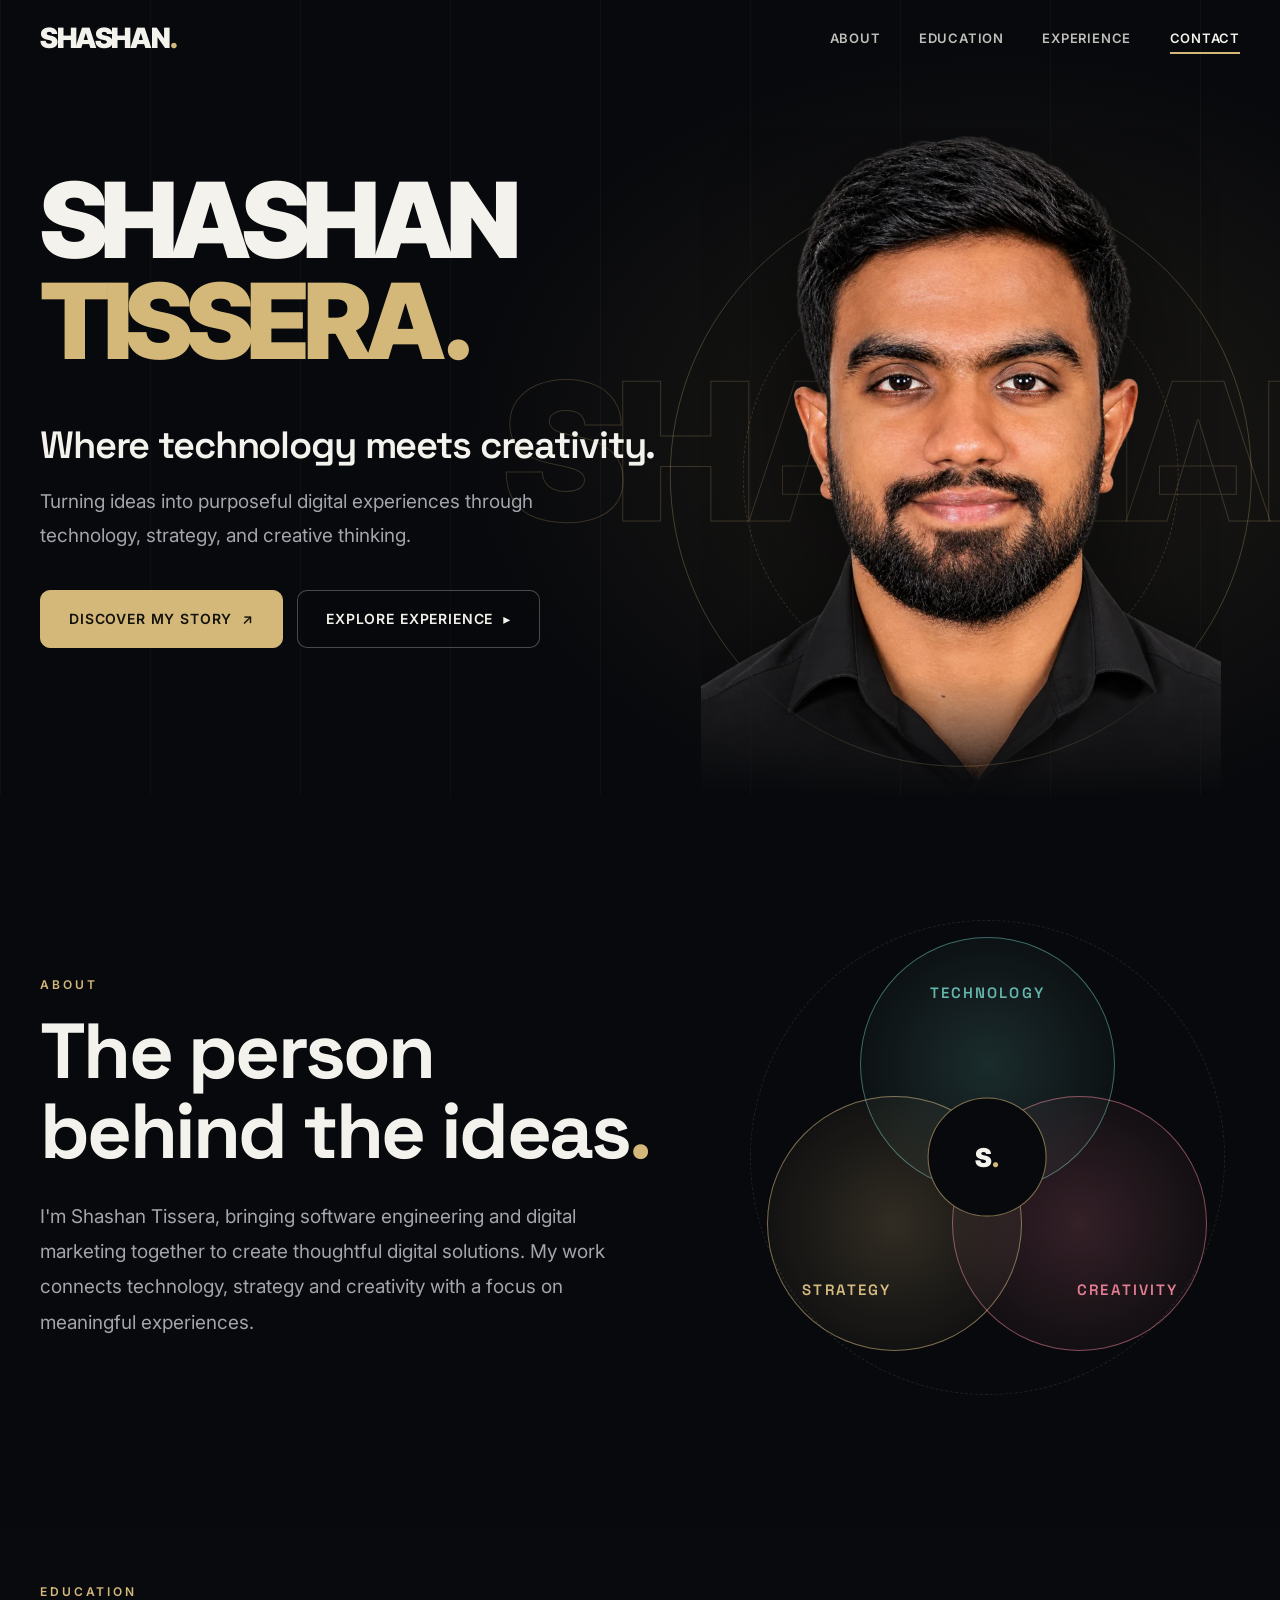
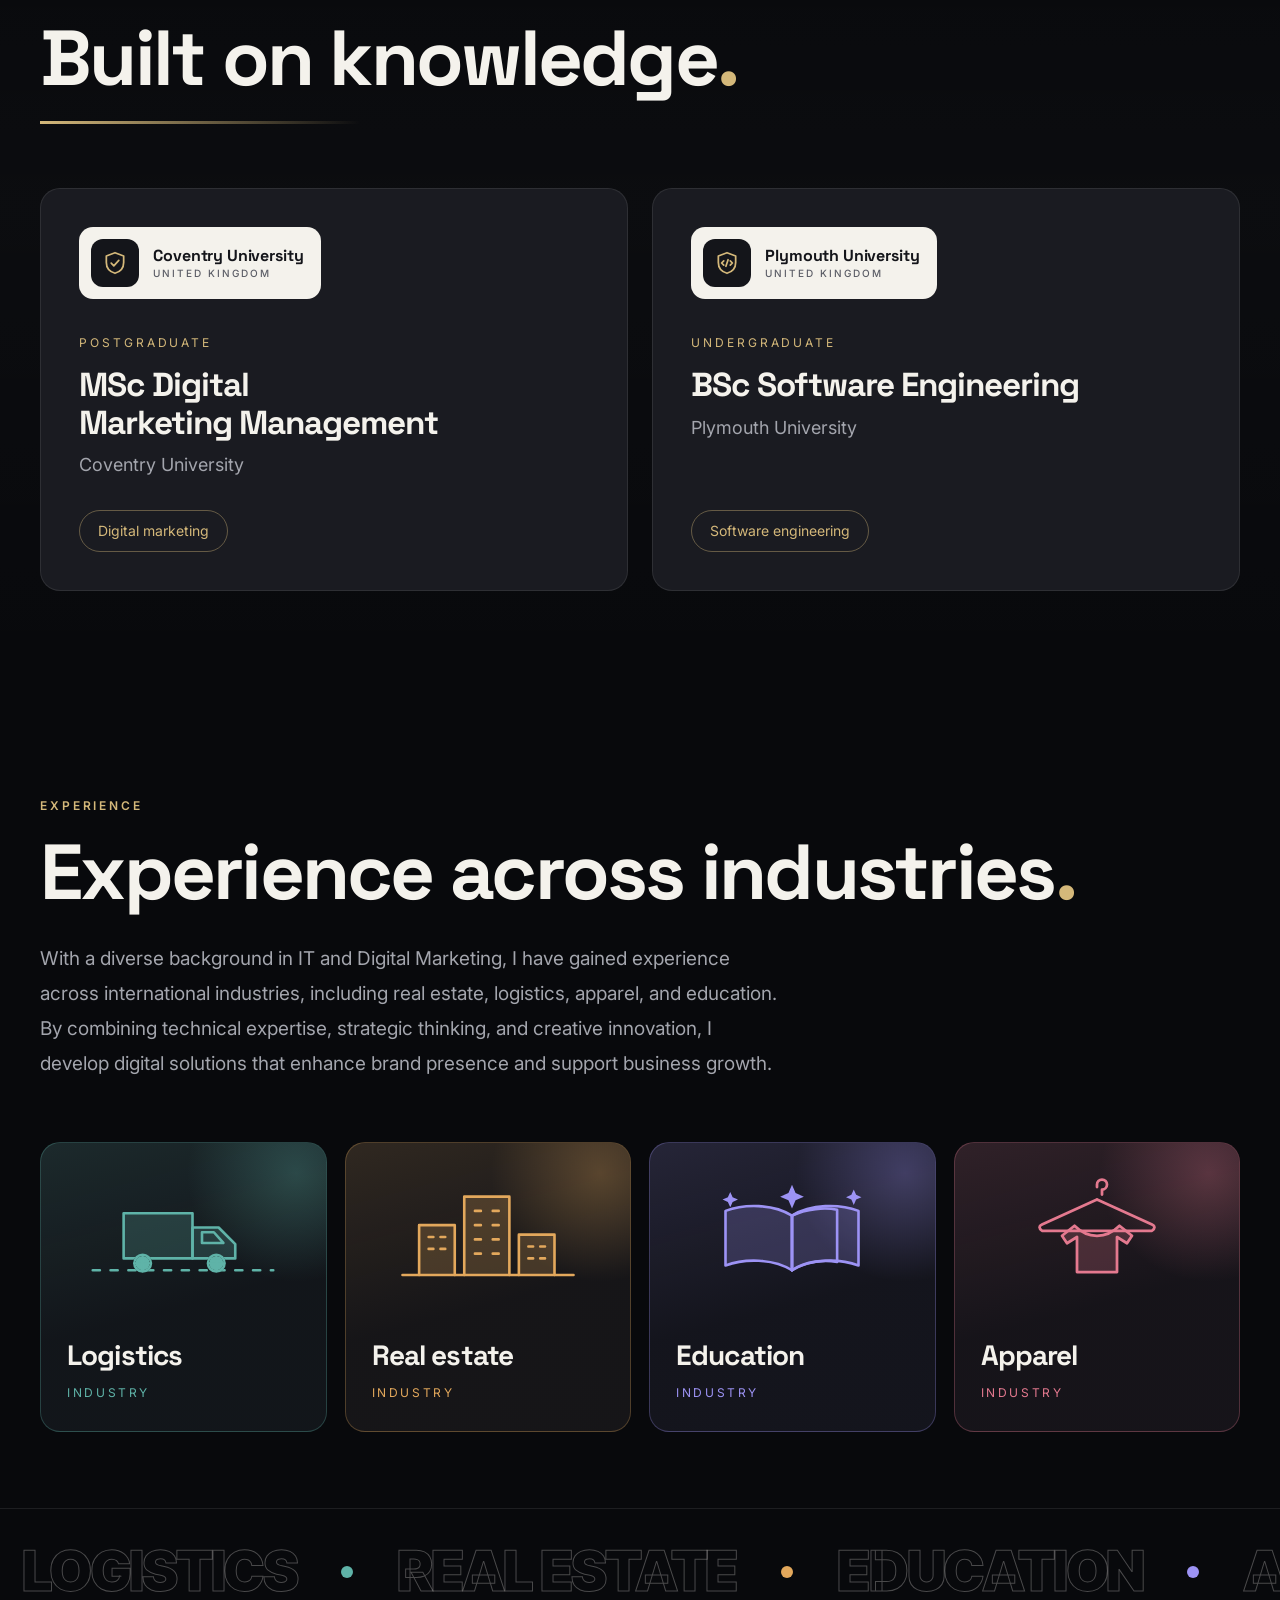
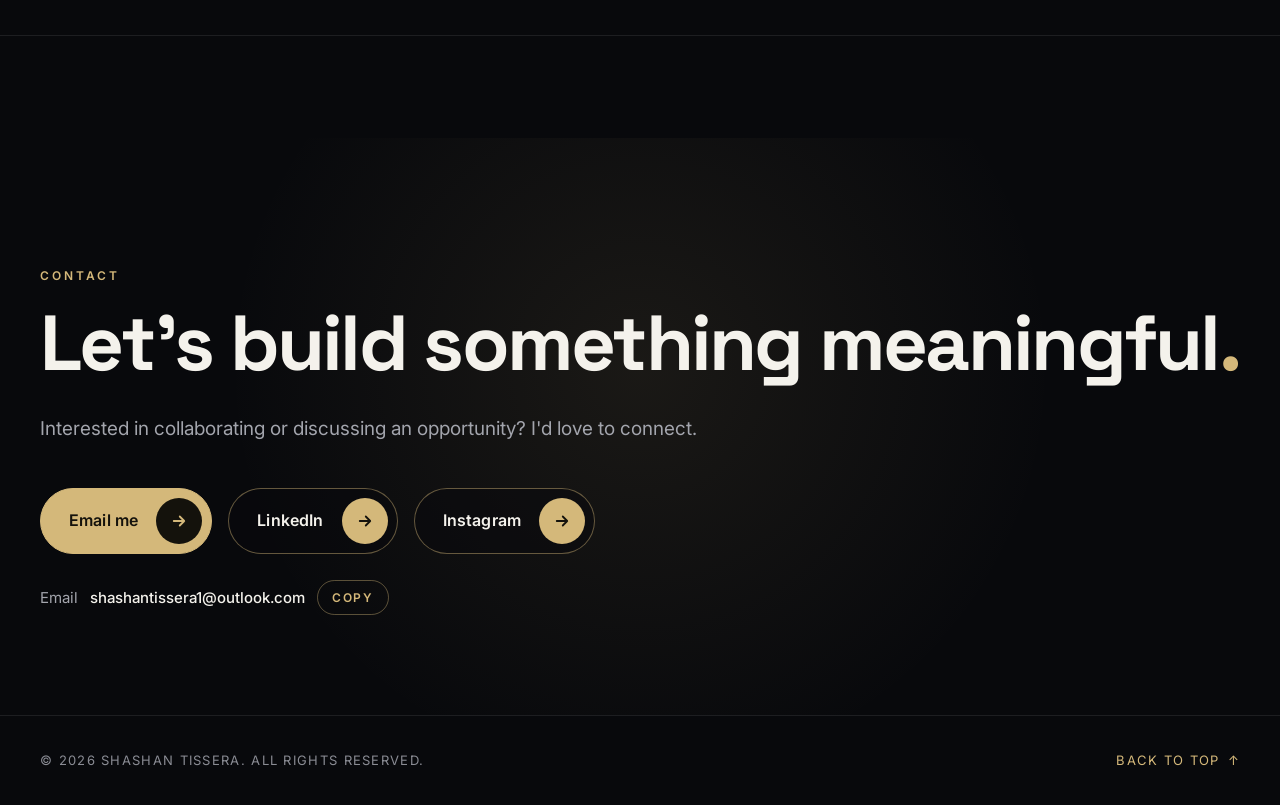
==== commit 7db8a05d: "Update index.html" ====
--- a/index.html
+++ b/index.html
@@ -574,7 +574,7 @@
           <div class="ring r1"></div>
           <div class="ring r2"></div>
           <div class="ghost-name" aria-hidden="true">SHASHAN</div>
-          <img src="assets/shashan-tissera.webp" alt="Portrait of Shashan Tissera" width="760" height="977">
+          <img src="shashan-tissera.webp" alt="Portrait of Shashan Tissera" width="760" height="977">
         </div>
       </div>
     </div>
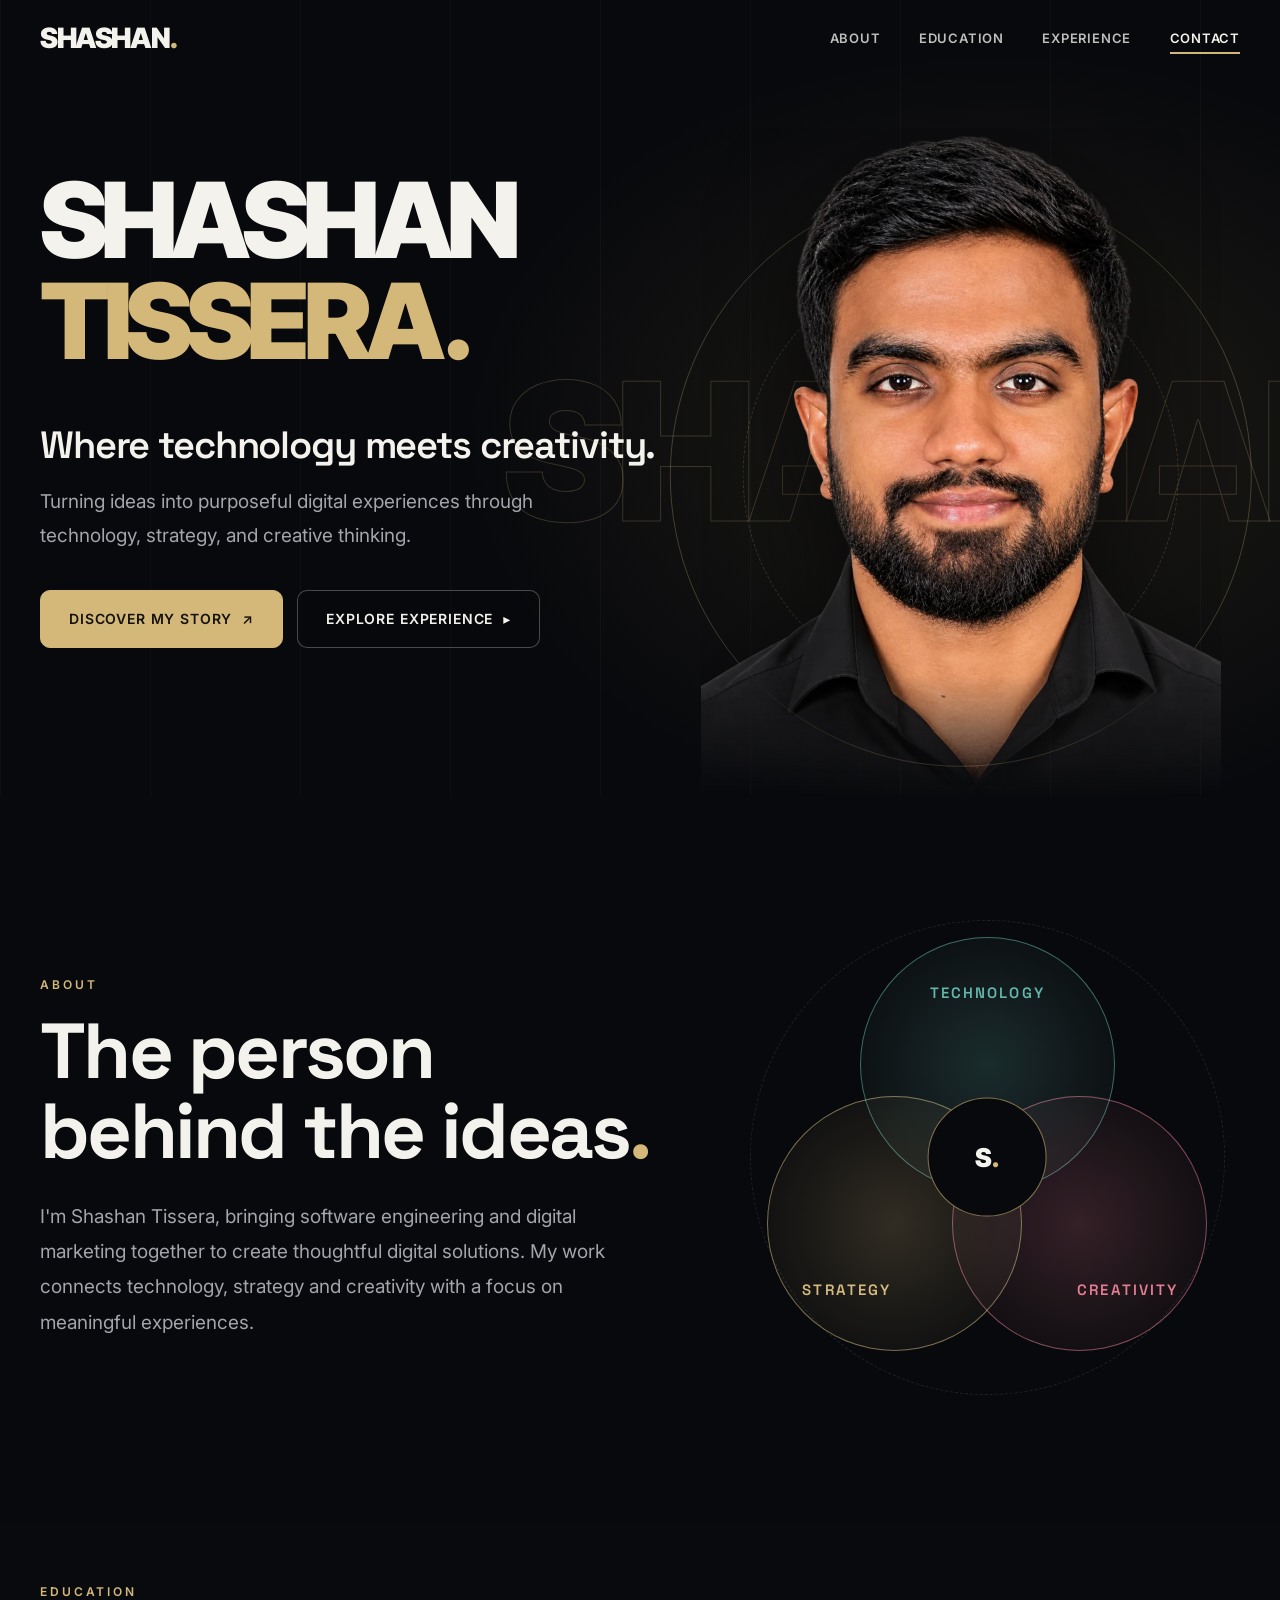
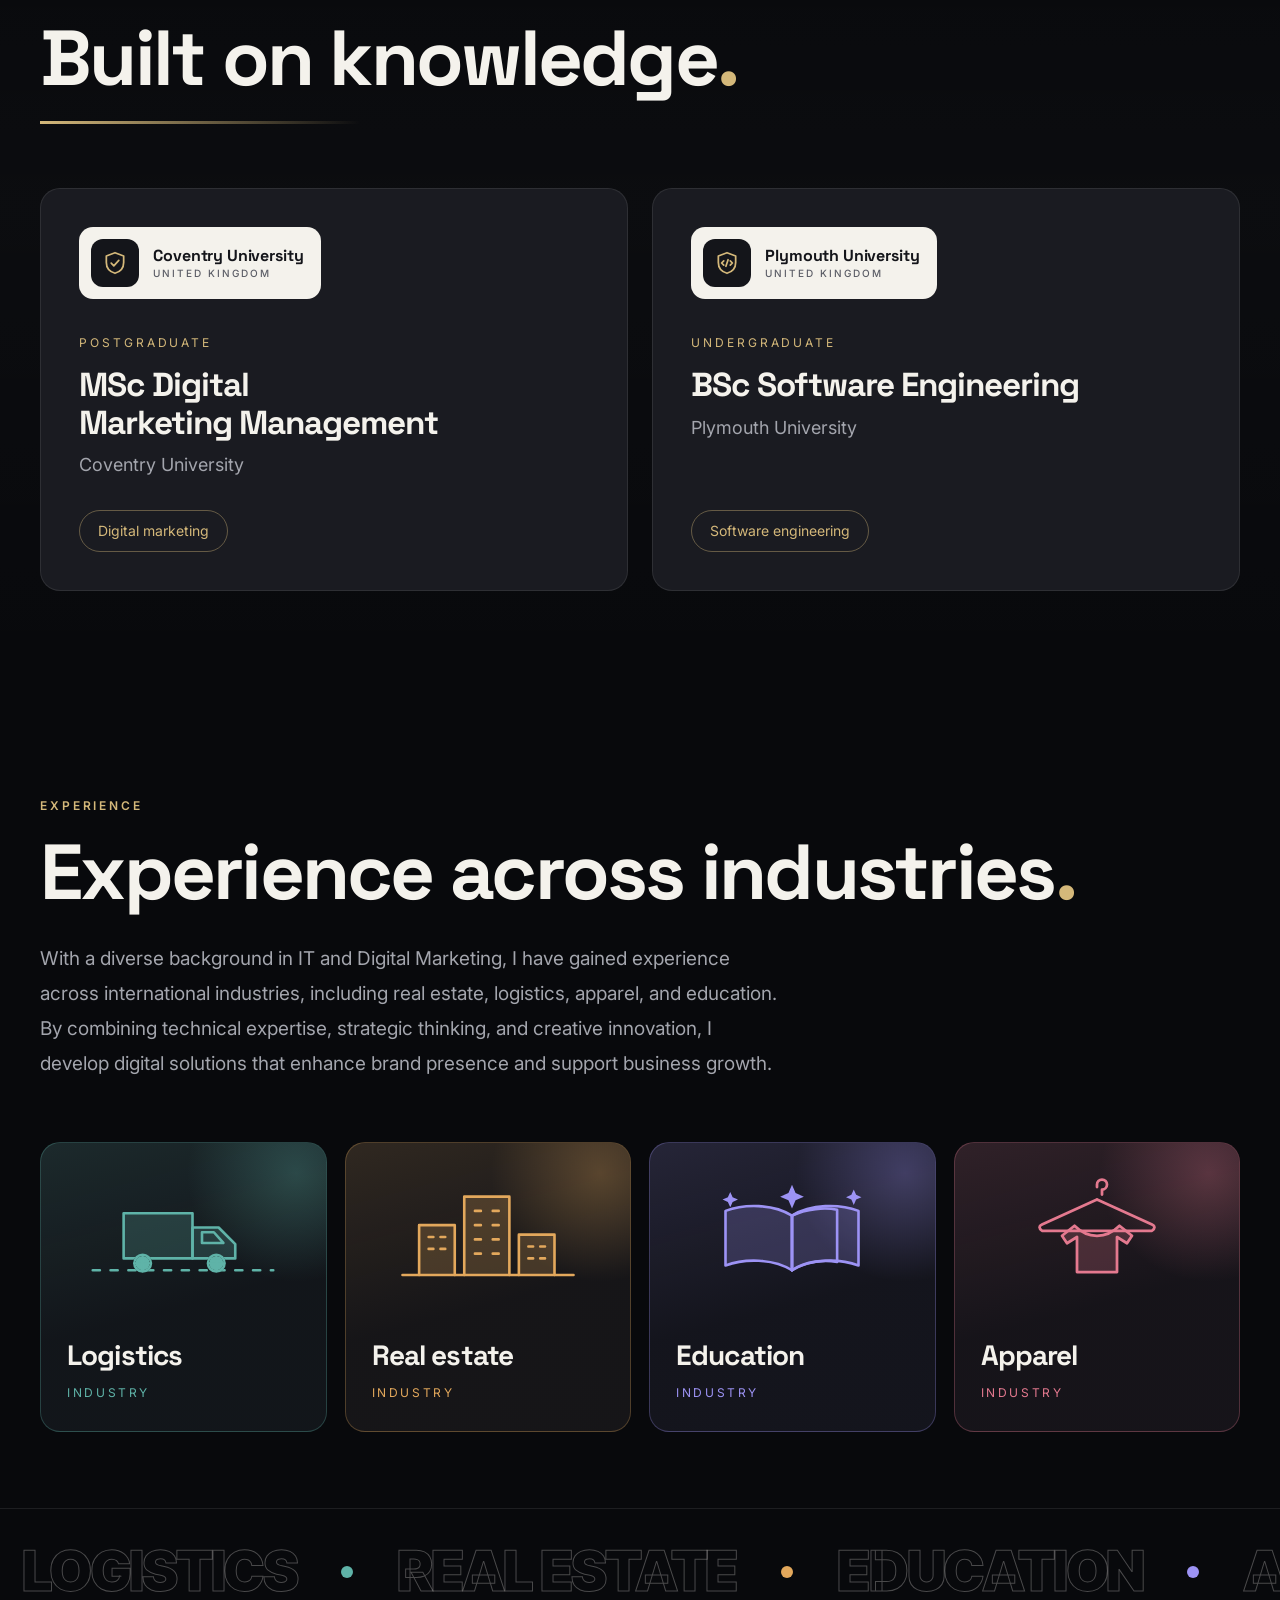
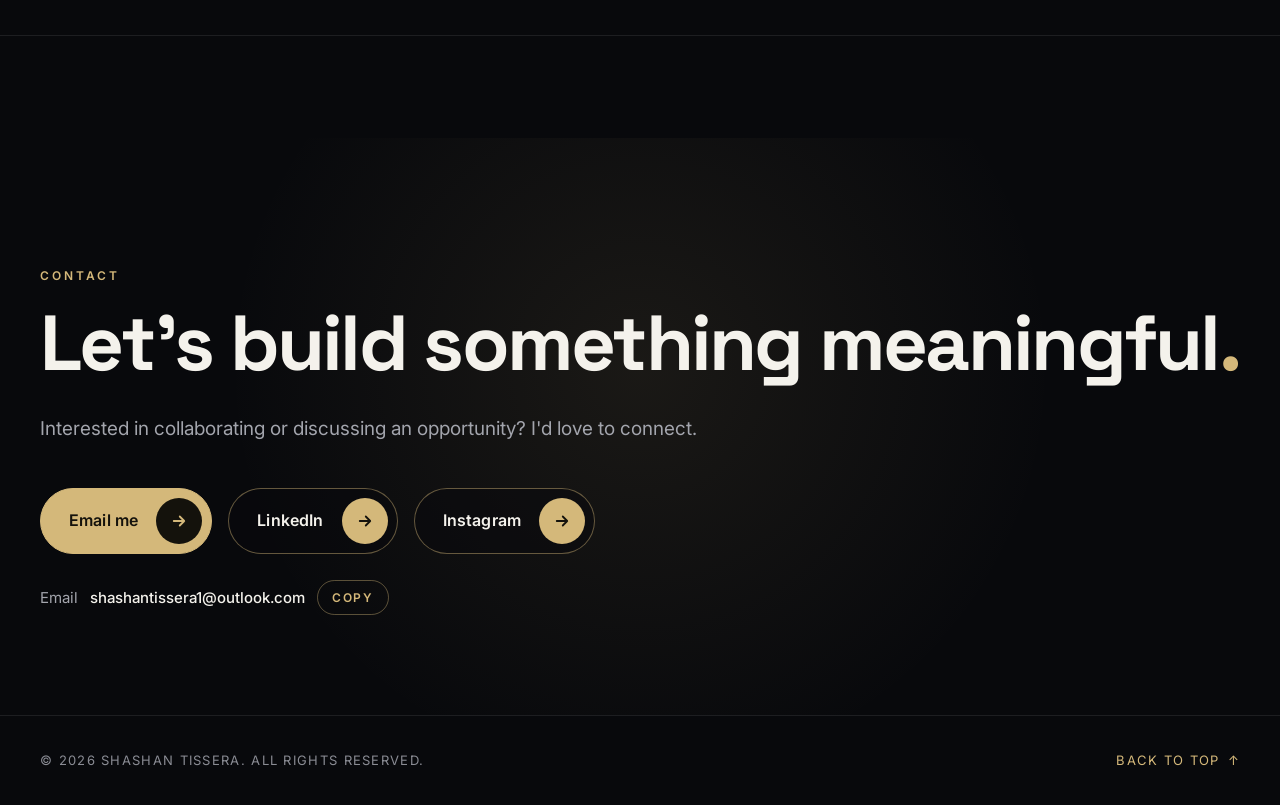
==== commit 5698dcba: "Update index.html" ====
--- a/index.html
+++ b/index.html
@@ -574,7 +574,7 @@
           <div class="ring r1"></div>
           <div class="ring r2"></div>
           <div class="ghost-name" aria-hidden="true">SHASHAN</div>
-          <img src="shashan-tissera.webp" alt="Portrait of Shashan Tissera" width="760" height="977">
+          <img src="assets/shashan-tissera.webp" alt="Portrait of Shashan Tissera" width="760" height="977">
         </div>
       </div>
     </div>
